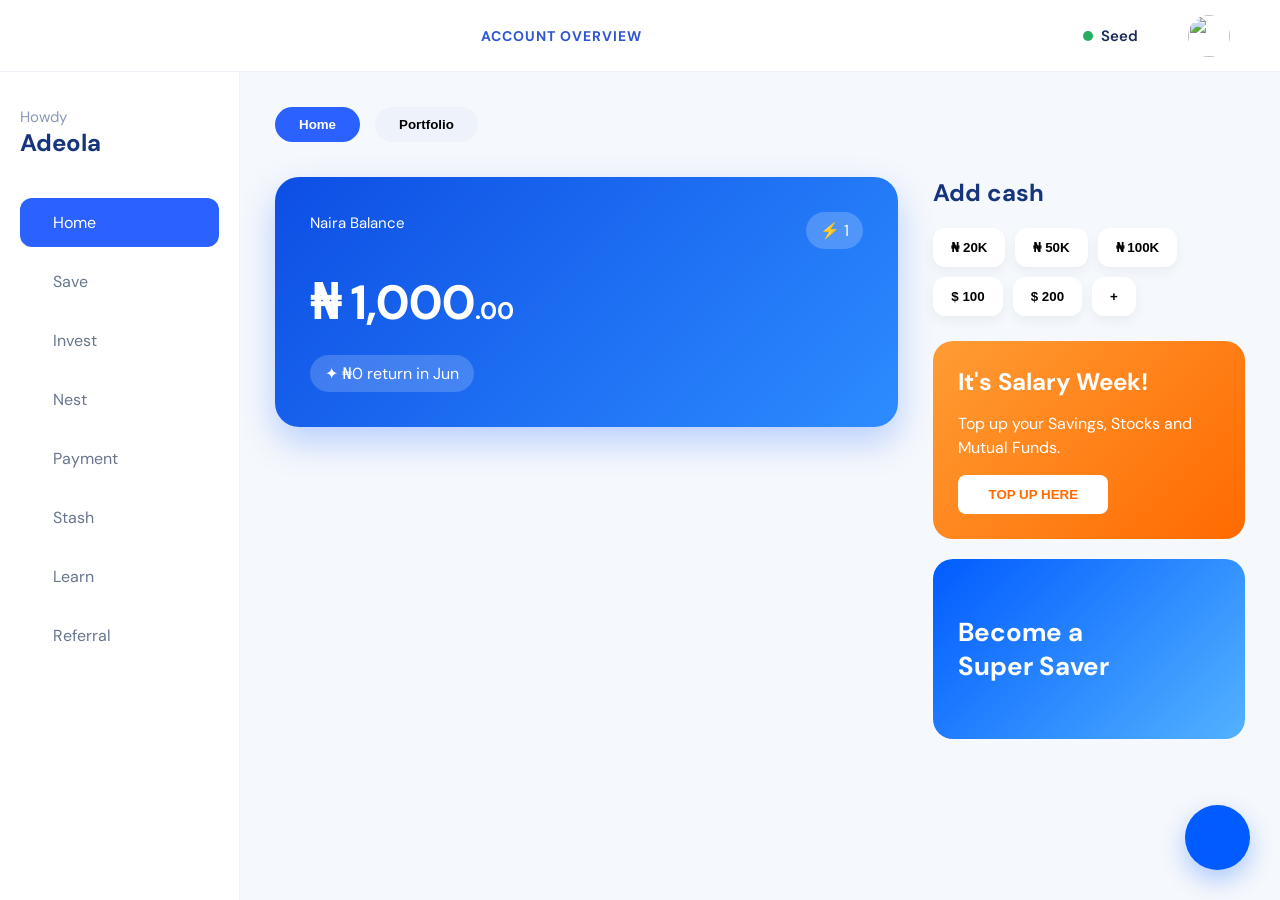
==== dashboard.html @ 3fbd5274 "feat: add PIN creation and profile completion functionality - Implemented a modal for creating a PIN" ====
<!DOCTYPE html>
<html lang="en">
<head>
    <meta charset="UTF-8">
    <meta name="viewport" content="width=device-width, initial-scale=1.0">
    <title>Cowrywise Dashboard Clone</title>

    <!-- Google Font -->
    <link href="https://fonts.googleapis.com/css2?family=DM+Sans:wght@400;500;700;800&display=swap" rel="stylesheet">

    <!-- Remix Icons -->
    <link
        href="https://cdn.jsdelivr.net/npm/remixicon@4.3.0/fonts/remixicon.css"
        rel="stylesheet"
    />

    <link rel="stylesheet" href="dashboard.css">
</head>
<body>

<!-- ================= NAVBAR ================= -->

<header class="navbar">

    <div class="nav-logo">
        <img src="images/logo.svg" alt="">
    </div>

    <h3>ACCOUNT OVERVIEW</h3>

    <div class="nav-right">

        <span class="username">
            <span class="dot"></span>
            Seed
        </span>

        <i class="ri-notification-3-line"></i>

        <div class="profile">

            <img src="images/avatar.png" alt="">

            <i class="ri-arrow-down-s-line"></i>

        </div>

    </div>

</header>

<!-- ================= BODY ================= -->

<div class="container">

    <!-- Sidebar -->

    <aside class="sidebar">

        <div class="greeting">

            <h2>
                <span>Howdy</span>
                Adeola
            </h2>

        </div>

        <ul>

            <li class="active">
                <i class="ri-home-5-fill"></i>
                Home
            </li>

            <li>
                <i class="ri-safe-2-line"></i>
                Save
            </li>

            <li>
                <i class="ri-shopping-bag-line"></i>
                Invest
            </li>

            <li>
                <i class="ri-planet-line"></i>
                Nest
            </li>

            <li>
                <i class="ri-bank-card-line"></i>
                Payment
            </li>

            <li>
                <i class="ri-wallet-3-line"></i>
                Stash
            </li>

            <li>
                <i class="ri-book-open-line"></i>
                Learn
            </li>

            <li>
                <i class="ri-share-forward-line"></i>
                Referral
            </li>

        </ul>

    </aside>



    <!-- ================= DASHBOARD ================= -->

    <main class="dashboard">

        <!-- Tabs -->

        <div class="tabs">

            <button class="active">
                Home
            </button>

            <button>
                Portfolio
            </button>

        </div>



        <section class="dashboard-grid">

            <!-- Left -->

            <div class="left-column">

                <div class="balance-card">

                    <div class="card-top">

                        <div>

                            <small>
                                Naira Balance
                            </small>

                        </div>

                        <div class="energy">

                            ⚡ 1

                        </div>

                    </div>

                    <div class="balance">

                        ₦ 1,000<span>.00</span>

                    </div>

                    <div class="returns">

                        ✦ ₦0 return in Jun

                    </div>

                </div>

            </div>



            <!-- Right -->

            <div class="right-column">

                <h2>
                    Add cash
                </h2>

                <div class="cash-buttons">

                    <button>₦ 20K</button>

                    <button>₦ 50K</button>

                    <button>₦ 100K</button>

                    <button>$ 100</button>

                    <button>$ 200</button>

                    <button>+</button>

                </div>



                <div class="promo-slider">

                    <div class="promo-card orange">

                        <div class="promo-text">

                            <h3>It's Salary Week!</h3>

                            <p>
                                Top up your Savings,
                                Stocks and Mutual Funds.
                            </p>

                            <button>
                                TOP UP HERE
                            </button>

                        </div>

                    </div>

                    <div class="promo-card blue">

                        Become a
                        <br>
                        Super Saver

                    </div>

                </div>

            </div>

        </section>

    </main>

</div>



<!-- Floating Chat -->

<button class="chat-btn">

    <i class="ri-customer-service-2-fill"></i>

</button>

<script src="dashboard.js"></script>

</body>
</html>
---- dashboard.css ----
/* ==========================
   RESET
========================== */

*{
    margin:0;
    padding:0;
    box-sizing:border-box;
}

body{
    font-family:'DM Sans',sans-serif;
    background:#f5f8fc;
    color:#1c2b5a;
}

/* ==========================
   NAVBAR
========================== */

.navbar{
    height:72px;
    background:#fff;
    display:flex;
    justify-content:space-between;
    align-items:center;
    padding:0 40px;
    border-bottom:1px solid #eef2f8;
    position:sticky;
    top:0;
    z-index:100;
}

.nav-logo img{
    width:150px;
}

.navbar h3{
    font-size:14px;
    letter-spacing:1px;
    color:#3056d3;
    font-weight:700;
}

.nav-right{
    display:flex;
    align-items:center;
    gap:25px;
}

.username{
    display:flex;
    align-items:center;
    gap:8px;
    font-size:15px;
    font-weight:600;
}

.dot{
    width:10px;
    height:10px;
    background:#27ae60;
    border-radius:50%;
}

.nav-right i{
    font-size:22px;
    cursor:pointer;
}

.profile{
    display:flex;
    align-items:center;
    gap:10px;
}

.profile img{
    width:42px;
    height:42px;
    border-radius:50%;
}

/* ==========================
   LAYOUT
========================== */

.container{
    display:grid;
    grid-template-columns:240px 1fr;
    min-height:calc(100vh - 72px);
}

/* ==========================
   SIDEBAR
========================== */

.sidebar{
    background:#fff;
    border-right:1px solid #edf2f8;
    padding:35px 20px;
}

.greeting{
    margin-bottom:40px;
}

.greeting h2{
    color:#17357b;
    font-size:24px;
}

.greeting span{
    display:block;
    color:#8b98b9;
    font-size:15px;
    font-weight:400;
}

.sidebar ul{
    list-style:none;
}

.sidebar li{
    display:flex;
    align-items:center;
    gap:15px;
    padding:14px 18px;
    margin-bottom:10px;
    border-radius:12px;
    cursor:pointer;
    color:#68768d;
    transition:.3s;
}

.sidebar li:hover{
    background:#f3f7ff;
    color:#2b61ff;
}

.sidebar li.active{
    background:#2b61ff;
    color:#fff;
}

.sidebar li i{
    font-size:20px;
}

/* ==========================
   DASHBOARD
========================== */

.dashboard{
    padding:35px;
}

.tabs{
    display:flex;
    gap:15px;
    margin-bottom:35px;
}

.tabs button{
    border:none;
    background:#eef3fb;
    padding:10px 24px;
    border-radius:30px;
    font-weight:600;
    cursor:pointer;
}

.tabs button.active{
    background:#2b61ff;
    color:#fff;
}

/* ==========================
   GRID
========================== */

.dashboard-grid{
    display:grid;
    grid-template-columns:2fr 1fr;
    gap:35px;
}

/* ==========================
   BALANCE CARD
========================== */

.balance-card{
    background:linear-gradient(135deg,#0d4ee4,#2d8cff);
    color:#fff;
    border-radius:24px;
    padding:35px;
    min-height:250px;
    display:flex;
    flex-direction:column;
    justify-content:space-between;
    box-shadow:0 15px 35px rgba(0,84,255,.25);
}

.card-top{
    display:flex;
    justify-content:space-between;
}

.card-top small{
    font-size:15px;
}

.energy{
    background:rgba(255,255,255,.2);
    padding:8px 14px;
    border-radius:20px;
}

.balance{
    font-size:48px;
    font-weight:700;
}

.balance span{
    font-size:24px;
}

.returns{
    display:inline-block;
    background:rgba(255,255,255,.18);
    padding:8px 15px;
    border-radius:20px;
    width:max-content;
}

/* ==========================
   RIGHT COLUMN
========================== */

.right-column h2{
    color:#17357b;
    margin-bottom:20px;
}

.cash-buttons{
    display:flex;
    flex-wrap:wrap;
    gap:10px;
    margin-bottom:25px;
}

.cash-buttons button{
    border:none;
    background:#fff;
    padding:12px 18px;
    border-radius:12px;
    font-weight:600;
    cursor:pointer;
    box-shadow:0 5px 12px rgba(0,0,0,.05);
    transition:.3s;
}

.cash-buttons button:hover{
    background:#2b61ff;
    color:#fff;
}

/* ==========================
   PROMO
========================== */

.promo-slider{
    display:flex;
    flex-direction:column;
    gap:20px;
}

.promo-card{
    border-radius:20px;
    padding:25px;
    color:#fff;
    min-height:180px;
    display:flex;
    flex-direction:column;
    justify-content:space-between;
}

.orange{
    background:linear-gradient(135deg,#ff9c34,#ff6a00);
}

.blue{
    background:linear-gradient(135deg,#005cff,#53b2ff);
    font-size:26px;
    font-weight:700;
    justify-content:center;
}

.promo-card h3{
    font-size:24px;
}

.promo-card p{
    margin:15px 0;
    line-height:1.5;
}

.promo-card button{
    width:150px;
    border:none;
    padding:12px;
    border-radius:8px;
    background:#fff;
    color:#ff6a00;
    font-weight:700;
    cursor:pointer;
}

/* ==========================
   CHAT BUTTON
========================== */

.chat-btn{
    position:fixed;
    right:30px;
    bottom:30px;
    width:65px;
    height:65px;
    border:none;
    border-radius:50%;
    background:#005cff;
    color:#fff;
    font-size:28px;
    cursor:pointer;
    box-shadow:0 10px 25px rgba(0,92,255,.3);
}

/* ==========================
   RESPONSIVE
========================== */

@media(max-width:1100px){

    .dashboard-grid{
        grid-template-columns:1fr;
    }

}

@media(max-width:900px){

    .container{
        grid-template-columns:80px 1fr;
    }

    .sidebar li{
        justify-content:center;
    }

    .sidebar li{
        font-size:0;
    }

    .sidebar li i{
        font-size:22px;
        margin:0;
    }

    .greeting{
        display:none;
    }

}

@media(max-width:768px){

    .navbar{
        padding:0 20px;
    }

    .navbar h3{
        display:none;
    }

    .dashboard{
        padding:20px;
    }

    .balance{
        font-size:36px;
    }

}
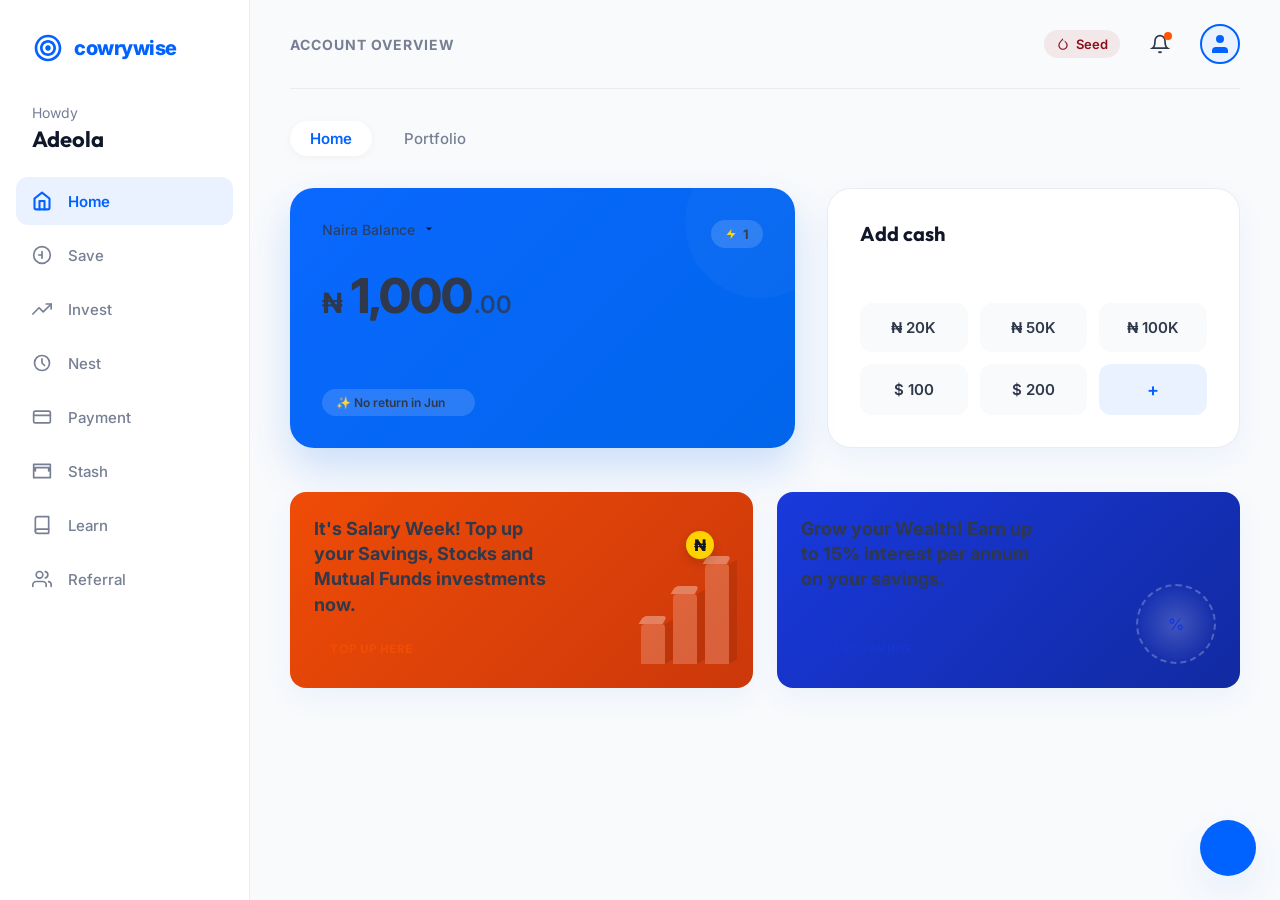
==== commit 481d2b33: "feat: Implement Cowrywise Dashboard functionality with state management, UI updates, and financial o" ====
--- a/dashboard.html
+++ b/dashboard.html
@@ -1,259 +1,809 @@
 <!DOCTYPE html>
 <html lang="en">
 <head>
-    <meta charset="UTF-8">
-    <meta name="viewport" content="width=device-width, initial-scale=1.0">
-    <title>Cowrywise Dashboard Clone</title>
-
-    <!-- Google Font -->
-    <link href="https://fonts.googleapis.com/css2?family=DM+Sans:wght@400;500;700;800&display=swap" rel="stylesheet">
-
-    <!-- Remix Icons -->
-    <link
-        href="https://cdn.jsdelivr.net/npm/remixicon@4.3.0/fonts/remixicon.css"
-        rel="stylesheet"
-    />
-
-    <link rel="stylesheet" href="dashboard.css">
+  <meta charset="UTF-8">
+  <meta name="viewport" content="width=device-width, initial-scale=1.0">
+  <title>Cowrywise Dashboard Overview</title>
+  <link rel="stylesheet" href="dashboard.css">
 </head>
 <body>
-
-<!-- ================= NAVBAR ================= -->
-
-<header class="navbar">
-
-    <div class="nav-logo">
-        <img src="images/logo.svg" alt="">
-    </div>
-
-    <h3>ACCOUNT OVERVIEW</h3>
-
-    <div class="nav-right">
-
-        <span class="username">
-            <span class="dot"></span>
-            Seed
-        </span>
-
-        <i class="ri-notification-3-line"></i>
-
-        <div class="profile">
-
-            <img src="images/avatar.png" alt="">
-
-            <i class="ri-arrow-down-s-line"></i>
-
-        </div>
-
-    </div>
-
-</header>
-
-<!-- ================= BODY ================= -->
-
-<div class="container">
-
-    <!-- Sidebar -->
-
-    <aside class="sidebar">
-
-        <div class="greeting">
-
-            <h2>
-                <span>Howdy</span>
-                Adeola
-            </h2>
-
-        </div>
-
-        <ul>
-
-            <li class="active">
-                <i class="ri-home-5-fill"></i>
-                Home
-            </li>
-
-            <li>
-                <i class="ri-safe-2-line"></i>
-                Save
-            </li>
-
-            <li>
-                <i class="ri-shopping-bag-line"></i>
-                Invest
-            </li>
-
-            <li>
-                <i class="ri-planet-line"></i>
-                Nest
-            </li>
-
-            <li>
-                <i class="ri-bank-card-line"></i>
-                Payment
-            </li>
-
-            <li>
-                <i class="ri-wallet-3-line"></i>
-                Stash
-            </li>
-
-            <li>
-                <i class="ri-book-open-line"></i>
-                Learn
-            </li>
-
-            <li>
-                <i class="ri-share-forward-line"></i>
-                Referral
-            </li>
-
-        </ul>
-
+  
+  <div class="app-container">
+    
+    <!-- Sidebar Navigation -->
+    <aside class="sidebar" id="sidebarMenu">
+      <div class="logo-container">
+        <!-- Cowrywise Logo SVG -->
+        <svg class="logo-icon" viewBox="0 0 24 24">
+          <path d="M12 2C6.48 2 2 6.48 2 12s4.48 10 10 10 10-4.48 10-10S17.52 2 12 2zm0 18c-4.42 0-8-3.58-8-8s3.58-8 8-8 8 3.58 8 8-3.58 8-8 8z"/>
+          <path d="M12 6c-3.31 0-6 2.69-6 6s2.69 6 6 6 6-2.69 6-6-2.69-6-6-6zm0 10c-2.21 0-4-1.79-4-4s1.79-4 4-4 4 1.79 4 4-1.79 4-4 4z"/>
+          <circle cx="12" cy="12" r="2"/>
+        </svg>
+        <span class="logo-text">cowrywise</span>
+      </div>
+      
+      <div class="user-greeting">
+        <span>Howdy</span>
+        <h3 id="sidebarGreetingName">Adeola</h3>
+      </div>
+      
+      <nav class="nav-links">
+        <li class="nav-item active" data-tab="home">
+          <a href="#home">
+            <svg viewBox="0 0 24 24"><path d="M3 9l9-7 9 7v11a2 2 0 0 1-2 2H5a2 2 0 0 1-2-2z"/><polyline points="9 22 9 12 15 12 15 22"/></svg>
+            Home
+          </a>
+        </li>
+        <li class="nav-item" data-tab="save">
+          <a href="#save">
+            <svg viewBox="0 0 24 24"><circle cx="12" cy="12" r="10"/><line x1="12" y1="8" x2="12" y2="16"/><line x1="8" y1="12" x2="12" y2="12"/></svg>
+            Save
+          </a>
+        </li>
+        <li class="nav-item" data-tab="invest">
+          <a href="#invest">
+            <svg viewBox="0 0 24 24"><polyline points="23 6 13.5 15.5 8.5 10.5 1 18"/><polyline points="17 6 23 6 23 12"/></svg>
+            Invest
+          </a>
+        </li>
+        <li class="nav-item" data-tab="nest">
+          <a href="#nest">
+            <svg viewBox="0 0 24 24"><path d="M12 21a9 9 0 1 0 0-18 9 9 0 0 0 0 18z"/><path d="M12 7v5l3 3"/></svg>
+            Nest
+          </a>
+        </li>
+        <li class="nav-item" data-tab="payment">
+          <a href="#payment">
+            <svg viewBox="0 0 24 24"><rect x="2" y="5" width="20" height="14" rx="2" ry="2"/><line x1="2" y1="10" x2="22" y2="10"/></svg>
+            Payment
+          </a>
+        </li>
+        <li class="nav-item" data-tab="stash">
+          <a href="#stash">
+            <svg viewBox="0 0 24 24"><path d="M20 12V8H4v4M2 4h20v16H2z"/></svg>
+            Stash
+          </a>
+        </li>
+        <li class="nav-item" data-tab="learn">
+          <a href="#learn">
+            <svg viewBox="0 0 24 24"><path d="M4 19.5A2.5 2.5 0 0 1 6.5 17H20"/><path d="M6.5 2H20v20H6.5A2.5 2.5 0 0 1 4 19.5v-15A2.5 2.5 0 0 1 6.5 2z"/></svg>
+            Learn
+          </a>
+        </li>
+        <li class="nav-item" data-tab="referral">
+          <a href="#referral">
+            <svg viewBox="0 0 24 24"><path d="M17 21v-2a4 4 0 0 0-4-4H5a4 4 0 0 0-4 4v2"/><circle cx="9" cy="7" r="4"/><path d="M23 21v-2a4 4 0 0 0-3-3.87"/><path d="M16 3.13a4 4 0 0 1 0 7.75"/></svg>
+            Referral
+          </a>
+        </li>
+      </nav>
     </aside>
-
-
-
-    <!-- ================= DASHBOARD ================= -->
-
-    <main class="dashboard">
-
-        <!-- Tabs -->
-
-        <div class="tabs">
-
-            <button class="active">
-                Home
-            </button>
-
-            <button>
-                Portfolio
-            </button>
-
-        </div>
-
-
-
-        <section class="dashboard-grid">
-
-            <!-- Left -->
-
-            <div class="left-column">
-
-                <div class="balance-card">
-
-                    <div class="card-top">
-
-                        <div>
-
-                            <small>
-                                Naira Balance
-                            </small>
-
-                        </div>
-
-                        <div class="energy">
-
-                            ⚡ 1
-
-                        </div>
-
-                    </div>
-
-                    <div class="balance">
-
-                        ₦ 1,000<span>.00</span>
-
-                    </div>
-
-                    <div class="returns">
-
-                        ✦ ₦0 return in Jun
-
-                    </div>
-
-                </div>
-
-            </div>
-
-
-
-            <!-- Right -->
-
-            <div class="right-column">
-
-                <h2>
-                    Add cash
-                </h2>
-
-                <div class="cash-buttons">
-
-                    <button>₦ 20K</button>
-
-                    <button>₦ 50K</button>
-
-                    <button>₦ 100K</button>
-
-                    <button>$ 100</button>
-
-                    <button>$ 200</button>
-
-                    <button>+</button>
-
-                </div>
-
-
-
-                <div class="promo-slider">
-
-                    <div class="promo-card orange">
-
-                        <div class="promo-text">
-
-                            <h3>It's Salary Week!</h3>
-
-                            <p>
-                                Top up your Savings,
-                                Stocks and Mutual Funds.
-                            </p>
-
-                            <button>
-                                TOP UP HERE
-                            </button>
-
-                        </div>
-
-                    </div>
-
-                    <div class="promo-card blue">
-
-                        Become a
-                        <br>
-                        Super Saver
-
-                    </div>
-
-                </div>
-
-            </div>
-
-        </section>
-
+    
+    <!-- Main Content Panel -->
+    <main class="main-panel">
+      
+      <!-- Top Navigation Header -->
+      <header class="top-bar">
+        <div style="display:flex; align-items:center; gap:16px;">
+          <button class="menu-toggle-btn" id="menuToggleBtn">
+            <svg viewBox="0 0 24 24"><line x1="3" y1="12" x2="21" y2="12"/><line x1="3" y1="6" x2="21" y2="6"/><line x1="3" y1="18" x2="21" y2="18"/></svg>
+          </button>
+          <div class="page-title">Account Overview</div>
+        </div>
+        <div class="top-bar-actions">
+          <div class="seed-badge">
+            <!-- Seed Icon -->
+            <svg viewBox="0 0 24 24">
+              <path d="M12 2C8 6 4 10 4 14c0 4.4 3.6 8 8 8s8-3.6 8-8c0-4-4-8-8-8zm0 18c-3.3 0-6-2.7-6-6 0-3 3-6.5 6-9.5 3 3 6 6.5 6 9.5 0 3.3-2.7 6-6 6z"/>
+            </svg>
+            <span>Seed</span>
+          </div>
+          
+          <button class="icon-btn" aria-label="Notifications">
+            <svg viewBox="0 0 24 24"><path d="M18 8A6 6 0 0 0 6 8c0 7-3 9-3 9h18s-3-2-3-9"/><path d="M13.73 21a2 2 0 0 1-3.46 0"/></svg>
+            <div class="notification-badge"></div>
+          </button>
+          
+          <div class="profile-avatar" id="profileBtn" title="Adeola's Profile">
+            <svg viewBox="0 0 24 24"><path d="M20 21v-2a4 4 0 0 0-4-4H8a4 4 0 0 0-4 4v2"/><circle cx="12" cy="7" r="4"/></svg>
+          </div>
+        </div>
+      </header>
+      
+      <!-- VIEW: HOME -->
+      <section class="dashboard-view active" id="view-home">
+        <div class="sub-nav">
+          <button class="sub-nav-btn active" id="subHomeBtn">Home</button>
+          <button class="sub-nav-btn" id="subPortfolioBtn">Portfolio</button>
+        </div>
+        
+        <!-- Nested Tab 1: Home Dashboard Grid -->
+        <div id="nested-home-tab">
+          <div class="home-grid">
+            
+            <!-- Balance Card -->
+            <div class="balance-card" id="mainBalanceCard">
+              <div>
+                <div class="balance-header">
+                  <span>Naira Balance</span>
+                  <!-- Dropdown icon -->
+                  <svg class="dropdown-arrow" viewBox="0 0 24 24">
+                    <path d="M6 9l6 6 6-6"/>
+                  </svg>
+                  
+                  <button class="visibility-toggle" id="toggleBalanceBtn" aria-label="Toggle Balance Visibility">
+                    <!-- Eye Icon -->
+                    <svg viewBox="0 0 24 24">
+                      <path d="M1 12s4-8 11-8 11 8 11 8-4 8-11 8-11-8-11-8z"/>
+                      <circle cx="12" cy="12" r="3"/>
+                    </svg>
+                  </button>
+                </div>
+                
+                <div class="streak-indicator">
+                  <!-- Lightning bolt -->
+                  <svg viewBox="0 0 24 24">
+                    <polygon points="13 2 3 14 12 14 11 22 21 10 12 10 13 2"/>
+                  </svg>
+                  <span>1</span>
+                </div>
+                
+                <div class="balance-amount-wrapper">
+                  <span class="currency-symbol">₦</span>
+                  <span class="balance-amount" id="valNairaBalance">1,000</span>
+                  <span class="balance-cents">.00</span>
+                  <span class="balance-masked">₦ •,•••.••</span>
+                </div>
+              </div>
+              
+              <div class="balance-footer">
+                <div class="return-badge">
+                  <span>✨ No return in Jun</span>
+                  <!-- Small up chevron -->
+                  <svg viewBox="0 0 24 24">
+                    <polyline points="18 15 12 9 6 15"/>
+                  </svg>
+                </div>
+              </div>
+            </div>
+            
+            <!-- Add Cash Card -->
+            <div class="add-cash-container">
+              <h3 class="add-cash-title">Add cash</h3>
+              <div class="add-cash-grid">
+                <button class="preset-btn" data-amt="20000">₦ 20K</button>
+                <button class="preset-btn" data-amt="50000">₦ 50K</button>
+                <button class="preset-btn" data-amt="100000">₦ 100K</button>
+                <button class="preset-btn" data-amt="15000" data-cur="USD">$ 100</button> <!-- USD converted -->
+                <button class="preset-btn" data-amt="30000" data-cur="USD">$ 200</button>
+                <button class="preset-btn custom-btn" id="openAddCashBtn">+</button>
+              </div>
+            </div>
+            
+            <!-- Banners Section -->
+            <div class="banners-section">
+              <div class="promo-card orange-theme">
+                <div class="promo-content">
+                  <div class="promo-text">It's Salary Week! Top up your Savings, Stocks and Mutual Funds investments now.</div>
+                  <button class="promo-btn" id="salaryTopUpBtn">Top up here</button>
+                </div>
+                <div class="promo-visual">
+                  <div class="columns-graphic">
+                    <div class="graphic-col col-1"></div>
+                    <div class="graphic-col col-2"></div>
+                    <div class="graphic-col col-3"></div>
+                  </div>
+                  <div class="circle-coin">₦</div>
+                </div>
+              </div>
+              
+              <div class="promo-card blue-theme">
+                <div class="promo-content">
+                  <div class="promo-text">Grow your Wealth! Earn up to 15% interest per annum on your savings.</div>
+                  <button class="promo-btn" id="growWealthBtn">Start saving</button>
+                </div>
+                <div class="promo-visual">
+                  <div class="graphic-circle">
+                    <div class="graphic-circle-inner">%</div>
+                  </div>
+                </div>
+              </div>
+            </div>
+            
+          </div>
+        </div>
+        
+        <!-- Nested Tab 2: Portfolio Details -->
+        <div id="nested-portfolio-tab" style="display: none;">
+          <div class="portfolio-details">
+            <h3 class="outfit-font">Portfolio Distribution</h3>
+            <p style="color:var(--text-muted); font-size:14px; margin-top:4px;">A visual representation of your total assets holdings.</p>
+            
+            <div class="portfolio-chart-container">
+              <div class="chart-visual">
+                <div class="conic-chart" id="portfolioConicChart">
+                  <div class="chart-center">
+                    <span>Net Worth</span>
+                    <h4 id="valPortfolioNetWorth">₦ 1,000.00</h4>
+                  </div>
+                </div>
+              </div>
+              
+              <div class="chart-legend">
+                <div class="legend-item">
+                  <div class="legend-label-wrapper">
+                    <div class="legend-color saving"></div>
+                    <span class="legend-label">Savings <span class="legend-percent" id="pctSavings">(0%)</span></span>
+                  </div>
+                  <span class="legend-value" id="valPortfolioSavings">₦ 0.00</span>
+                </div>
+                
+                <div class="legend-item">
+                  <div class="legend-label-wrapper">
+                    <div class="legend-color investing"></div>
+                    <span class="legend-label">Investments <span class="legend-percent" id="pctInvestments">(0%)</span></span>
+                  </div>
+                  <span class="legend-value" id="valPortfolioInvestments">₦ 0.00</span>
+                </div>
+                
+                <div class="legend-item">
+                  <div class="legend-label-wrapper">
+                    <div class="legend-color stash"></div>
+                    <span class="legend-label">Stash <span class="legend-percent" id="pctStash">(100%)</span></span>
+                  </div>
+                  <span class="legend-value" id="valPortfolioStash">₦ 1,000.00</span>
+                </div>
+              </div>
+            </div>
+          </div>
+        </div>
+      </section>
+      
+      <!-- VIEW: SAVE -->
+      <section class="dashboard-view" id="view-save">
+        <div class="view-header">
+          <div>
+            <h2>Savings Center</h2>
+            <p>Automate your savings and reach your goals faster.</p>
+          </div>
+          <button class="action-btn" id="openCreatePlanBtn">
+            <svg viewBox="0 0 24 24"><line x1="12" y1="5" x2="12" y2="19"/><line x1="5" y1="12" x2="19" y2="12"/></svg>
+            Create savings plan
+          </button>
+        </div>
+        
+        <div class="save-stats-grid">
+          <div class="stat-card">
+            <span>Total Savings</span>
+            <h3 id="valTotalSavings">₦ 0.00</h3>
+          </div>
+          <div class="stat-card">
+            <span>Active Plans</span>
+            <h3 id="valActivePlansCount">2</h3>
+          </div>
+          <div class="stat-card">
+            <span>Avg. Interest Rate</span>
+            <h3>11.5% p.a.</h3>
+          </div>
+        </div>
+        
+        <h3 class="outfit-font" style="margin-bottom: 16px;">Active Savings Plans</h3>
+        <div class="plans-grid" id="savingsPlansGrid">
+          <!-- Plans rendered dynamically in JS. Default templates here for structure. -->
+        </div>
+      </section>
+      
+      <!-- VIEW: INVEST -->
+      <section class="dashboard-view" id="view-invest">
+        <div class="view-header">
+          <div>
+            <h2>Investments</h2>
+            <p>Access high-yielding mutual funds and diversify your portfolio.</p>
+          </div>
+        </div>
+        
+        <div class="invest-grid">
+          <div>
+            <h3 class="outfit-font" style="margin-bottom: 16px;">Available Mutual Funds</h3>
+            <div class="mutual-funds-section" id="mutualFundsContainer">
+              <!-- Rendered dynamically -->
+            </div>
+          </div>
+          
+          <div>
+            <!-- Simulator card -->
+            <div class="simulator-card">
+              <h3 class="simulator-title">See your money grow</h3>
+              
+              <div class="form-group">
+                <label for="simAmount">Starting Investment</label>
+                <input type="number" id="simAmount" class="form-control" value="10000" min="1000">
+              </div>
+              
+              <div class="form-group">
+                <label>Risk Level & Fund Type</label>
+                <div class="risk-toggle">
+                  <button class="risk-btn active" data-risk="low">Conservative</button>
+                  <button class="risk-btn" data-risk="med">Moderate</button>
+                  <button class="risk-btn" data-risk="high">Aggressive</button>
+                </div>
+              </div>
+              
+              <div class="form-group">
+                <label for="simYears">Investment Horizon</label>
+                <select id="simYears" class="form-control">
+                  <option value="1">1 Year</option>
+                  <option value="3" selected>3 Years</option>
+                  <option value="5">5 Years</option>
+                </select>
+              </div>
+              
+              <div class="projection-result">
+                <span>Estimated Value</span>
+                <div class="projection-amount" id="valProjection">₦ 12,597.00</div>
+                <div class="chart-svg-container">
+                  <svg id="sparklineSvg" width="100%" height="100%" viewBox="0 0 300 100" preserveAspectRatio="none">
+                    <defs>
+                      <linearGradient id="sparkline-gradient" x1="0" y1="0" x2="0" y2="1">
+                        <stop offset="0%" stop-color="var(--primary)" stop-opacity="0.3"></stop>
+                        <stop offset="100%" stop-color="var(--primary)" stop-opacity="0"></stop>
+                      </linearGradient>
+                    </defs>
+                    <path class="sparkline-area" d=""></path>
+                    <path class="sparkline-path" d=""></path>
+                  </svg>
+                </div>
+              </div>
+            </div>
+          </div>
+        </div>
+      </section>
+      
+      <!-- VIEW: NEST -->
+      <section class="dashboard-view" id="view-nest">
+        <div class="view-header">
+          <div>
+            <h2>Nest (Group Savings)</h2>
+            <p>Save together with family, partners, or friends for shared targets.</p>
+          </div>
+        </div>
+        
+        <div class="nest-grid">
+          <div class="nest-main-card">
+            <div class="couple-image-container">
+              <svg class="couple-avatar" viewBox="0 0 24 24" style="background:#e0f2fe; fill:var(--primary); padding:10px;"><circle cx="12" cy="8" r="4"/><path d="M5 20v-2a7 7 0 0 1 14 0v2"/></svg>
+              <div class="couple-avatar partner">+</div>
+            </div>
+            
+            <h3 class="outfit-font" style="text-align:center; margin-bottom:8px;">Save with a Partner</h3>
+            <p style="text-align:center; color:var(--text-muted); font-size:14px; margin-bottom:24px;">Combine forces with your spouse or partner to hit long-term goals together, with interest shared.</p>
+            
+            <div class="invite-partner-box" id="nestInviteBox">
+              <p>Enter your partner's email address to send an invite.</p>
+              <div style="display:flex; gap:10px;">
+                <input type="email" placeholder="partner@email.com" class="form-control" id="nestPartnerEmail" style="background:var(--white);">
+                <button class="action-btn" id="nestInviteBtn">Invite</button>
+              </div>
+            </div>
+            
+            <div class="invite-partner-box" id="nestLinkedBox" style="display:none; background:var(--accent-green-light); border-color:rgba(20,160,80,0.3);">
+              <p style="color:var(--accent-green); font-weight:600; margin-bottom:0;">Linked with <span id="partnerEmailSpan">partner@email.com</span>! Joint Savings Active.</p>
+            </div>
+          </div>
+          
+          <div>
+            <h3 class="outfit-font" style="margin-bottom:16px;">Active Group Challenges</h3>
+            <div class="plan-card" style="min-height: auto;">
+              <div class="plan-card-header">
+                <span class="plan-name">Dream Home Fund 2027</span>
+                <span class="plan-badge">Joint</span>
+              </div>
+              <div class="plan-progress-container">
+                <div class="progress-bar-bg"><div class="progress-bar-fill" style="width: 45%;"></div></div>
+                <div class="progress-info">
+                  <span>Saved: ₦ 4.5M</span>
+                  <span>Target: ₦ 10M</span>
+                </div>
+              </div>
+              <div style="display:flex; justify-content:space-between; align-items:center; margin-top:12px;">
+                <span style="font-size:12px; color:var(--text-muted);">Contributions: <strong>You (60%)</strong> · Partner (40%)</span>
+                <button class="action-btn secondary-btn" style="padding:6px 14px; font-size:12px;" onclick="alert('Joint top up is funded via adding cash')">Top Up</button>
+              </div>
+            </div>
+          </div>
+        </div>
+      </section>
+      
+      <!-- VIEW: PAYMENT -->
+      <section class="dashboard-view" id="view-payment">
+        <div class="view-header">
+          <div>
+            <h2>Payments & Transfers</h2>
+            <p>Perform bills payment, buy airtime, or transfer cash to bank accounts.</p>
+          </div>
+        </div>
+        
+        <div class="payment-grid">
+          <div class="payment-options-list">
+            <div class="payment-option-card active" data-payform="bank-transfer">
+              <div class="payment-option-icon">
+                <svg viewBox="0 0 24 24" width="20" height="20" fill="none" stroke="currentColor" stroke-width="2"><rect x="3" y="3" width="18" height="18" rx="2"/><line x1="9" y1="9" x2="15" y2="15"/><line x1="15" y1="9" x2="9" y2="15"/></svg>
+              </div>
+              <div>
+                <div class="payment-option-title">Bank Transfer</div>
+                <div class="payment-option-desc">Send cash to a Nigerian Bank account</div>
+              </div>
+            </div>
+            
+            <div class="payment-option-card" data-payform="bills">
+              <div class="payment-option-icon">
+                <svg viewBox="0 0 24 24" width="20" height="20" fill="none" stroke="currentColor" stroke-width="2"><path d="M12 2v20M17 5H9.5a3.5 3.5 0 0 0 0 7h5a3.5 3.5 0 0 1 0 7H6"/></svg>
+              </div>
+              <div>
+                <div class="payment-option-title">Pay Utility Bills</div>
+                <div class="payment-option-desc">Electricity, Cable TV, Internet subscriptions</div>
+              </div>
+            </div>
+            
+            <div class="payment-option-card" data-payform="airtime">
+              <div class="payment-option-icon">
+                <svg viewBox="0 0 24 24" width="20" height="20" fill="none" stroke="currentColor" stroke-width="2"><path d="M5 17h14v2H5zm0-4h14v2H5zm0-4h14v2H5zm0-4h14v2H5z"/></svg>
+              </div>
+              <div>
+                <div class="payment-option-title">Airtime & Data</div>
+                <div class="payment-option-desc">Instant top-up for all networks</div>
+              </div>
+            </div>
+          </div>
+          
+          <div class="payment-form-panel">
+            
+            <!-- Bank Transfer Form -->
+            <form class="payment-form active" id="form-bank-transfer" onsubmit="return false;">
+              <h3 class="outfit-font" style="margin-bottom: 20px;">Bank Transfer Details</h3>
+              <div class="form-group">
+                <label for="btBank">Select Bank</label>
+                <select id="btBank" class="form-control">
+                  <option>Access Bank</option>
+                  <option>Guaranty Trust Bank (GTB)</option>
+                  <option>Zenith Bank</option>
+                  <option>United Bank for Africa (UBA)</option>
+                  <option>Kuda Microfinance Bank</option>
+                </select>
+              </div>
+              <div class="form-group">
+                <label for="btAccountNo">Account Number</label>
+                <input type="text" id="btAccountNo" class="form-control" placeholder="10-digit number" maxlength="10">
+              </div>
+              <div class="form-group">
+                <label for="btAmount">Amount (₦)</label>
+                <input type="number" id="btAmount" class="form-control" placeholder="Minimum ₦100" min="100">
+              </div>
+              <button class="action-btn" style="width: 100%; justify-content: center;" id="submitBankTransferBtn">Transfer Funds</button>
+            </form>
+            
+            <!-- Pay Bills Form -->
+            <form class="payment-form" id="form-bills" onsubmit="return false;">
+              <h3 class="outfit-font" style="margin-bottom: 20px;">Pay Utility Bills</h3>
+              <div class="form-group">
+                <label for="billCategory">Utility Biller</label>
+                <select id="billCategory" class="form-control">
+                  <option>DSTV / GoTV Subscription</option>
+                  <option>Ikeja Electricity Distribution (IKEDC)</option>
+                  <option>Smile Internet Bundle</option>
+                  <option>Spectranet Data Bundle</option>
+                </select>
+              </div>
+              <div class="form-group">
+                <label for="billCustomerNo">Customer/SmartCard ID</label>
+                <input type="text" id="billCustomerNo" class="form-control" placeholder="e.g. 1045938827">
+              </div>
+              <div class="form-group">
+                <label for="billAmount">Amount (₦)</label>
+                <input type="number" id="billAmount" class="form-control" placeholder="Enter payable amount" min="50">
+              </div>
+              <button class="action-btn" style="width: 100%; justify-content: center;" id="submitBillPayBtn">Pay Bill</button>
+            </form>
+            
+            <!-- Buy Airtime Form -->
+            <form class="payment-form" id="form-airtime" onsubmit="return false;">
+              <h3 class="outfit-font" style="margin-bottom: 20px;">Buy Airtime & Data</h3>
+              <div class="form-group">
+                <label for="airNetwork">Network Provider</label>
+                <select id="airNetwork" class="form-control">
+                  <option>MTN Nigeria</option>
+                  <option>Airtel Africa</option>
+                  <option>Glo (Globacom)</option>
+                  <option>9mobile</option>
+                </select>
+              </div>
+              <div class="form-group">
+                <label for="airPhone">Phone Number</label>
+                <input type="tel" id="airPhone" class="form-control" placeholder="e.g. 08030000000">
+              </div>
+              <div class="form-group">
+                <label for="airAmount">Recharge Amount (₦)</label>
+                <input type="number" id="airAmount" class="form-control" placeholder="Enter recharge value" min="50">
+              </div>
+              <button class="action-btn" style="width: 100%; justify-content: center;" id="submitAirtimeBtn">Purchase Airtime</button>
+            </form>
+            
+            <!-- Success Screen (Hidden by default) -->
+            <div id="paymentSuccessScreen" style="display: none;">
+              <div class="success-screen">
+                <div class="checkmark-circle">
+                  <svg viewBox="0 0 24 24"><polyline points="20 6 9 17 4 12"/></svg>
+                </div>
+                <h3 class="outfit-font">Transaction Successful!</h3>
+                <p style="color:var(--text-muted); font-size:14px; margin-top:8px; margin-bottom:24px;" id="successMsgText">Your payment of ₦5,000.00 has been processed successfully.</p>
+                <button class="action-btn secondary-btn" id="paymentResetBtn">Done</button>
+              </div>
+            </div>
+            
+          </div>
+        </div>
+      </section>
+      
+      <!-- VIEW: STASH -->
+      <section class="dashboard-view" id="view-stash">
+        <div class="view-header">
+          <div>
+            <h2>Cash Stash</h2>
+            <p>Your stash holds unallocated cash you're ready to save, invest, or withdraw.</p>
+          </div>
+        </div>
+        
+        <div class="stash-balance-box">
+          <span>Stash Balance</span>
+          <h3 id="valStashBalance">₦ 1,000.00</h3>
+        </div>
+        
+        <div class="stash-actions-grid">
+          <div class="stash-action-card" id="stashMoveWalletBtn">
+            <svg viewBox="0 0 24 24"><rect x="2" y="5" width="20" height="14" rx="2"/><path d="M22 10H2"/></svg>
+            <h4 class="outfit-font">Move to Wallet</h4>
+            <p style="font-size:12px; color:var(--text-muted); margin-top:6px;">Move cash from Stash into your spendable Naira balance.</p>
+          </div>
+          
+          <div class="stash-action-card" id="stashFundPlanBtn">
+            <svg viewBox="0 0 24 24"><circle cx="12" cy="12" r="10"/><line x1="12" y1="8" x2="12" y2="16"/><line x1="8" y1="12" x2="16" y2="12"/></svg>
+            <h4 class="outfit-font">Fund a Saving Plan</h4>
+            <p style="font-size:12px; color:var(--text-muted); margin-top:6px;">Directly fund one of your active savings goals from your stash.</p>
+          </div>
+          
+          <div class="stash-action-card" id="stashWithdrawBtn">
+            <svg viewBox="0 0 24 24"><polyline points="8 17 12 21 16 17"/><line x1="12" y1="12" x2="12" y2="21"/><path d="M20.88 18.09A5 5 0 0 0 18 9h-1.26A8 8 0 1 0 3 16.29"/></svg>
+            <h4 class="outfit-font">Withdraw to Bank</h4>
+            <p style="font-size:12px; color:var(--text-muted); margin-top:6px;">Send funds directly back to your linked external bank account.</p>
+          </div>
+        </div>
+      </section>
+      
+      <!-- VIEW: LEARN -->
+      <section class="dashboard-view" id="view-learn">
+        <div class="view-header">
+          <div>
+            <h2>Learn Finance</h2>
+            <p>Grow your financial IQ with curated articles and quizzes.</p>
+          </div>
+        </div>
+        
+        <div class="articles-grid">
+          <div class="article-card">
+            <div class="article-img">📚</div>
+            <div class="article-content">
+              <div>
+                <span class="article-tag">Savings</span>
+                <h4 class="article-title">5 Ways to Automate Your Savings in 2026</h4>
+              </div>
+              <a href="#" class="article-link" onclick="alert('Article summary: Setting up standing orders, choosing high-yield automated apps like Cowrywise, using round-up spending, and allocating payroll split checks are the top ways to build savings without thinking.')">Read Article &rarr;</a>
+            </div>
+          </div>
+          
+          <div class="article-card">
+            <div class="article-img art-2">📈</div>
+            <div class="article-content">
+              <div>
+                <span class="article-tag">Investing</span>
+                <h4 class="article-title">Mutual Funds: A Beginner's Complete Guide</h4>
+              </div>
+              <a href="#" class="article-link" onclick="alert('Article summary: Mutual funds pool money from multiple investors to buy a diversified basket of stocks, bonds, or money market instruments managed by a professional fund manager.')">Read Article &rarr;</a>
+            </div>
+          </div>
+          
+          <div class="article-card">
+            <div class="article-img art-3">⚡</div>
+            <div class="article-content">
+              <div>
+                <span class="article-tag">Mindset</span>
+                <h4 class="article-title">The Power of Compound Interest</h4>
+              </div>
+              <a href="#" class="article-link" onclick="alert('Article summary: Albert Einstein reportedly called compound interest the eighth wonder of the world. He who understands it, earns it; he who doesn\'t, pays it. Starting early maximizes exponential growth.')">Read Article &rarr;</a>
+            </div>
+          </div>
+        </div>
+        
+        <!-- Financial Quiz -->
+        <div class="quiz-section">
+          <h3 class="outfit-font">Weekly Financial Literacy Quiz</h3>
+          <p style="color:var(--text-muted); font-size:14px; margin-top:4px;" id="quizQuestion">Question 1: What is the primary benefit of investing in mutual funds?</p>
+          <div class="quiz-options" id="quizOptions">
+            <button class="quiz-option-btn" data-correct="false">Guaranteed 100% daily returns on all investments</button>
+            <button class="quiz-option-btn" data-correct="true">Instant diversification and professional portfolio management</button>
+            <button class="quiz-option-btn" data-correct="false">Elimination of all forms of market volatility</button>
+          </div>
+          <div id="quizFeedback" style="margin-top: 16px; font-weight: 600; display: none;"></div>
+        </div>
+      </section>
+      
+      <!-- VIEW: REFERRAL -->
+      <section class="dashboard-view" id="view-referral">
+        <div class="view-header">
+          <div>
+            <h2>Refer & Earn</h2>
+            <p>Invite your friends and earn rewards when they fund their savings plans.</p>
+          </div>
+        </div>
+        
+        <div class="referral-flex">
+          <div class="referral-left">
+            <div class="referral-card">
+              <h3 class="outfit-font">Your Referral Details</h3>
+              <p style="color:var(--text-muted); font-size:14px; margin-top:4px;">Share your unique code. You and your friends each earn ₦1,000 when they start saving.</p>
+              
+              <div class="referral-code-box">
+                <div>
+                  <span style="font-size:11px; color:var(--text-muted); text-transform:uppercase; font-weight:600; display:block; margin-bottom:4px;">Referral Code</span>
+                  <div class="referral-code" id="refCodeText">ADEOLA569K</div>
+                </div>
+                <button class="copy-btn" id="copyRefCodeBtn">Copy Code</button>
+              </div>
+            </div>
+          </div>
+          
+          <div class="referral-right">
+            <div class="stat-card" style="margin-bottom:20px;">
+              <span>Total Rewards Earned</span>
+              <h3 style="font-size:28px; color:var(--accent-green); margin-top:6px;">₦ 3,000.00</h3>
+            </div>
+            
+            <div class="stat-card">
+              <span>Friends Signed Up</span>
+              <h3 style="font-size:28px; margin-top:6px;">3 Friends</h3>
+              <p style="font-size:12px; color:var(--text-muted); margin-top:8px;">Tobi, Daniel, Amaka (all active)</p>
+            </div>
+          </div>
+        </div>
+      </section>
+      
     </main>
-
-</div>
-
-
-
-<!-- Floating Chat -->
-
-<button class="chat-btn">
-
-    <i class="ri-customer-service-2-fill"></i>
-
-</button>
-
-<script src="dashboard.js"></script>
-
+  </div>
+  
+  <!-- MOBILE BOTTOM TAB BAR -->
+  <nav class="mobile-nav-bar" id="mobileBottomNav">
+    <a href="#home" class="mobile-nav-item active" data-tab="home">
+      <svg viewBox="0 0 24 24"><path d="M3 9l9-7 9 7v11a2 2 0 0 1-2 2H5a2 2 0 0 1-2-2z"/><polyline points="9 22 9 12 15 12 15 22"/></svg>
+      Home
+    </a>
+    <a href="#save" class="mobile-nav-item" data-tab="save">
+      <svg viewBox="0 0 24 24"><circle cx="12" cy="12" r="10"/><line x1="12" y1="8" x2="12" y2="16"/><line x1="8" y1="12" x2="12" y2="12"/></svg>
+      Save
+    </a>
+    <a href="#invest" class="mobile-nav-item" data-tab="invest">
+      <svg viewBox="0 0 24 24"><polyline points="23 6 13.5 15.5 8.5 10.5 1 18"/><polyline points="17 6 23 6 23 12"/></svg>
+      Invest
+    </a>
+    <a href="#payment" class="mobile-nav-item" data-tab="payment">
+      <svg viewBox="0 0 24 24"><rect x="2" y="5" width="20" height="14" rx="2" ry="2"/><line x1="2" y1="10" x2="22" y2="10"/></svg>
+      Payment
+    </a>
+    <a href="#stash" class="mobile-nav-item" data-tab="stash">
+      <svg viewBox="0 0 24 24"><path d="M20 12V8H4v4M2 4h20v16H2z"/></svg>
+      Stash
+    </a>
+  </nav>
+  
+  <!-- FLOATING CHAT WIDGET -->
+  <div class="help-chat-widget" onclick="alert('Cowrywise Assistant: How can I help you manage your funds today?')" title="Chat with support">
+    <svg viewBox="0 0 24 24">
+      <path d="M21 15a2 2 0 0 1-2 2H7l-4 4V5a2 2 0 0 1 2-2h14a2 2 0 0 1 2 2z"/>
+    </svg>
+  </div>
+  
+  <!-- MODAL: ADD CASH -->
+  <dialog id="addCashModal" closedby="any" aria-labelledby="addCashTitle">
+    <div class="modal-header">
+      <h3 id="addCashTitle">Add Cash to Account</h3>
+      <button class="close-modal-btn" onclick="document.getElementById('addCashModal').close()">
+        <svg viewBox="0 0 24 24"><line x1="18" y1="6" x2="6" y2="18"/><line x1="6" y1="6" x2="18" y2="18"/></svg>
+      </button>
+    </div>
+    <div class="form-group">
+      <label for="acAmount">Enter Amount (₦)</label>
+      <input type="number" id="acAmount" class="form-control" placeholder="e.g. 5000" min="500">
+    </div>
+    <div class="form-group">
+      <label for="acSource">Funding Source</label>
+      <select id="acSource" class="form-control">
+        <option value="card">Linked Debit Card (**** 4242)</option>
+        <option value="bank">Direct Bank Account Transfer</option>
+        <option value="stash">Cash Stash Wallet</option>
+      </select>
+    </div>
+    <div class="modal-footer">
+      <button class="action-btn secondary-btn" onclick="document.getElementById('addCashModal').close()">Cancel</button>
+      <button class="action-btn" id="confirmAddCashBtn">Add Funds</button>
+    </div>
+  </dialog>
+  
+  <!-- MODAL: CREATE SAVINGS PLAN -->
+  <dialog id="createPlanModal" closedby="any" aria-labelledby="createPlanTitle">
+    <div class="modal-header">
+      <h3 id="createPlanTitle">Create Savings Plan</h3>
+      <button class="close-modal-btn" onclick="document.getElementById('createPlanModal').close()">
+        <svg viewBox="0 0 24 24"><line x1="18" y1="6" x2="6" y2="18"/><line x1="6" y1="6" x2="18" y2="18"/></svg>
+      </button>
+    </div>
+    <div class="form-group">
+      <label for="cpName">Goal Name</label>
+      <input type="text" id="cpName" class="form-control" placeholder="e.g. Rent, Tuition, Car" required>
+    </div>
+    <div class="form-group">
+      <label for="cpTarget">Target Amount (₦)</label>
+      <input type="number" id="cpTarget" class="form-control" placeholder="e.g. 500000" min="1000" required>
+    </div>
+    <div class="form-group">
+      <label for="cpType">Savings Class</label>
+      <select id="cpType" class="form-control">
+        <option value="regular">Regular Savings (Interest bearing - 11% p.a.)</option>
+        <option value="halal">Halal Savings (No interest, profit-share mode)</option>
+      </select>
+    </div>
+    <div class="form-group">
+      <label for="cpDuration">Duration</label>
+      <select id="cpDuration" class="form-control">
+        <option value="3">3 Months</option>
+        <option value="6">6 Months</option>
+        <option value="12" selected>12 Months</option>
+      </select>
+    </div>
+    <div class="modal-footer">
+      <button class="action-btn secondary-btn" onclick="document.getElementById('createPlanModal').close()">Cancel</button>
+      <button class="action-btn" id="confirmCreatePlanBtn">Create Goal</button>
+    </div>
+  </dialog>
+  
+  <!-- MODAL: FUND SAVINGS PLAN -->
+  <dialog id="fundPlanModal" closedby="any" aria-labelledby="fundPlanTitle">
+    <div class="modal-header">
+      <h3 id="fundPlanTitle">Fund Saving Goal</h3>
+      <button class="close-modal-btn" onclick="document.getElementById('fundPlanModal').close()">
+        <svg viewBox="0 0 24 24"><line x1="18" y1="6" x2="6" y2="18"/><line x1="6" y1="6" x2="18" y2="18"/></svg>
+      </button>
+    </div>
+    <div class="form-group">
+      <label for="fpPlanName">Saving Goal</label>
+      <input type="text" id="fpPlanName" class="form-control" readonly>
+      <input type="hidden" id="fpPlanIndex">
+    </div>
+    <div class="form-group">
+      <label for="fpAmount">Amount to Save (₦)</label>
+      <input type="number" id="fpAmount" class="form-control" placeholder="e.g. 10000" min="100">
+    </div>
+    <div class="form-group">
+      <label for="fpSource">Funding Source</label>
+      <select id="fpSource" class="form-control">
+        <option value="wallet">Naira Balance Wallet (Available)</option>
+        <option value="stash">Cash Stash Balance</option>
+        <option value="card">Linked Card (**** 4242)</option>
+      </select>
+    </div>
+    <div class="modal-footer">
+      <button class="action-btn secondary-btn" onclick="document.getElementById('fundPlanModal').close()">Cancel</button>
+      <button class="action-btn" id="confirmFundPlanBtn">Fund Goal</button>
+    </div>
+  </dialog>
+  
+  <script src="dashboard.js"></script>
 </body>
-</html>+</html>
--- a/dashboard.css
+++ b/dashboard.css
@@ -1,392 +1,1693 @@
-/* ==========================
-   RESET
-========================== */
-
-*{
-    margin:0;
-    padding:0;
-    box-sizing:border-box;
-}
-
-body{
-    font-family:'DM Sans',sans-serif;
-    background:#f5f8fc;
-    color:#1c2b5a;
-}
-
-/* ==========================
-   NAVBAR
-========================== */
-
-.navbar{
-    height:72px;
-    background:#fff;
-    display:flex;
-    justify-content:space-between;
-    align-items:center;
-    padding:0 40px;
-    border-bottom:1px solid #eef2f8;
-    position:sticky;
-    top:0;
-    z-index:100;
-}
-
-.nav-logo img{
-    width:150px;
-}
-
-.navbar h3{
-    font-size:14px;
-    letter-spacing:1px;
-    color:#3056d3;
-    font-weight:700;
-}
-
-.nav-right{
-    display:flex;
-    align-items:center;
-    gap:25px;
-}
-
-.username{
-    display:flex;
-    align-items:center;
-    gap:8px;
-    font-size:15px;
-    font-weight:600;
-}
-
-.dot{
-    width:10px;
-    height:10px;
-    background:#27ae60;
-    border-radius:50%;
-}
-
-.nav-right i{
-    font-size:22px;
-    cursor:pointer;
-}
-
-.profile{
-    display:flex;
-    align-items:center;
-    gap:10px;
-}
-
-.profile img{
-    width:42px;
-    height:42px;
-    border-radius:50%;
-}
-
-/* ==========================
-   LAYOUT
-========================== */
-
-.container{
-    display:grid;
-    grid-template-columns:240px 1fr;
-    min-height:calc(100vh - 72px);
-}
-
-/* ==========================
-   SIDEBAR
-========================== */
-
-.sidebar{
-    background:#fff;
-    border-right:1px solid #edf2f8;
-    padding:35px 20px;
-}
-
-.greeting{
-    margin-bottom:40px;
-}
-
-.greeting h2{
-    color:#17357b;
-    font-size:24px;
-}
-
-.greeting span{
-    display:block;
-    color:#8b98b9;
-    font-size:15px;
-    font-weight:400;
-}
-
-.sidebar ul{
-    list-style:none;
-}
-
-.sidebar li{
-    display:flex;
-    align-items:center;
-    gap:15px;
-    padding:14px 18px;
-    margin-bottom:10px;
-    border-radius:12px;
-    cursor:pointer;
-    color:#68768d;
-    transition:.3s;
-}
-
-.sidebar li:hover{
-    background:#f3f7ff;
-    color:#2b61ff;
-}
-
-.sidebar li.active{
-    background:#2b61ff;
-    color:#fff;
-}
-
-.sidebar li i{
-    font-size:20px;
-}
-
-/* ==========================
-   DASHBOARD
-========================== */
-
-.dashboard{
-    padding:35px;
-}
-
-.tabs{
-    display:flex;
-    gap:15px;
-    margin-bottom:35px;
-}
-
-.tabs button{
-    border:none;
-    background:#eef3fb;
-    padding:10px 24px;
-    border-radius:30px;
-    font-weight:600;
-    cursor:pointer;
-}
-
-.tabs button.active{
-    background:#2b61ff;
-    color:#fff;
-}
-
-/* ==========================
-   GRID
-========================== */
-
-.dashboard-grid{
-    display:grid;
-    grid-template-columns:2fr 1fr;
-    gap:35px;
-}
-
-/* ==========================
-   BALANCE CARD
-========================== */
-
-.balance-card{
-    background:linear-gradient(135deg,#0d4ee4,#2d8cff);
-    color:#fff;
-    border-radius:24px;
-    padding:35px;
-    min-height:250px;
-    display:flex;
-    flex-direction:column;
-    justify-content:space-between;
-    box-shadow:0 15px 35px rgba(0,84,255,.25);
-}
-
-.card-top{
-    display:flex;
-    justify-content:space-between;
-}
-
-.card-top small{
-    font-size:15px;
-}
-
-.energy{
-    background:rgba(255,255,255,.2);
-    padding:8px 14px;
-    border-radius:20px;
-}
-
-.balance{
-    font-size:48px;
-    font-weight:700;
-}
-
-.balance span{
-    font-size:24px;
-}
-
-.returns{
-    display:inline-block;
-    background:rgba(255,255,255,.18);
-    padding:8px 15px;
-    border-radius:20px;
-    width:max-content;
-}
-
-/* ==========================
-   RIGHT COLUMN
-========================== */
-
-.right-column h2{
-    color:#17357b;
-    margin-bottom:20px;
-}
-
-.cash-buttons{
-    display:flex;
-    flex-wrap:wrap;
-    gap:10px;
-    margin-bottom:25px;
-}
-
-.cash-buttons button{
-    border:none;
-    background:#fff;
-    padding:12px 18px;
-    border-radius:12px;
-    font-weight:600;
-    cursor:pointer;
-    box-shadow:0 5px 12px rgba(0,0,0,.05);
-    transition:.3s;
-}
-
-.cash-buttons button:hover{
-    background:#2b61ff;
-    color:#fff;
-}
-
-/* ==========================
-   PROMO
-========================== */
-
-.promo-slider{
-    display:flex;
-    flex-direction:column;
-    gap:20px;
-}
-
-.promo-card{
-    border-radius:20px;
-    padding:25px;
-    color:#fff;
-    min-height:180px;
-    display:flex;
-    flex-direction:column;
-    justify-content:space-between;
-}
-
-.orange{
-    background:linear-gradient(135deg,#ff9c34,#ff6a00);
-}
-
-.blue{
-    background:linear-gradient(135deg,#005cff,#53b2ff);
-    font-size:26px;
-    font-weight:700;
-    justify-content:center;
-}
-
-.promo-card h3{
-    font-size:24px;
-}
-
-.promo-card p{
-    margin:15px 0;
-    line-height:1.5;
-}
-
-.promo-card button{
-    width:150px;
-    border:none;
-    padding:12px;
-    border-radius:8px;
-    background:#fff;
-    color:#ff6a00;
-    font-weight:700;
-    cursor:pointer;
-}
-
-/* ==========================
-   CHAT BUTTON
-========================== */
-
-.chat-btn{
-    position:fixed;
-    right:30px;
-    bottom:30px;
-    width:65px;
-    height:65px;
-    border:none;
-    border-radius:50%;
-    background:#005cff;
-    color:#fff;
-    font-size:28px;
-    cursor:pointer;
-    box-shadow:0 10px 25px rgba(0,92,255,.3);
-}
-
-/* ==========================
-   RESPONSIVE
-========================== */
-
-@media(max-width:1100px){
-
-    .dashboard-grid{
-        grid-template-columns:1fr;
-    }
-
-}
-
-@media(max-width:900px){
-
-    .container{
-        grid-template-columns:80px 1fr;
-    }
-
-    .sidebar li{
-        justify-content:center;
-    }
-
-    .sidebar li{
-        font-size:0;
-    }
-
-    .sidebar li i{
-        font-size:22px;
-        margin:0;
-    }
-
-    .greeting{
-        display:none;
-    }
-
-}
-
-@media(max-width:768px){
-
-    .navbar{
-        padding:0 20px;
-    }
-
-    .navbar h3{
-        display:none;
-    }
-
-    .dashboard{
-        padding:20px;
-    }
-
-    .balance{
-        font-size:36px;
-    }
-
-}+/* Custom fonts */
+@import url('https://fonts.googleapis.com/css2?family=Inter:wght@300;400;500;600;700&family=Outfit:wght@400;500;600;700;800&display=swap');
+/* CSS Reset & Variables */
+:root {
+  --primary: hsl(217, 100%, 50%);
+  --primary-hover: hsl(217, 100%, 43%);
+  --primary-light: hsl(217, 100%, 96%);
+  --primary-glow: rgba(0, 102, 245, 0.15);
+  
+  --dark: hsl(222, 47%, 11%);
+  --text-main: hsl(222, 22%, 24%);
+  --text-muted: hsl(222, 12%, 52%);
+  --text-light: hsl(222, 10%, 65%);
+  
+  --bg-body: hsl(210, 40%, 98%);
+  --bg-card: hsl(0, 0%, 100%);
+  --border-color: hsl(220, 20%, 93%);
+  
+  --accent-orange: hsl(20, 100%, 50%);
+  --accent-orange-hover: hsl(20, 100%, 45%);
+  --accent-orange-light: hsl(20, 100%, 95%);
+  
+  --accent-green: hsl(142, 72%, 40%);
+  --accent-green-light: hsl(142, 72%, 95%);
+  
+  --accent-red: hsl(350, 80%, 50%);
+  --accent-red-light: hsl(350, 80%, 96%);
+  
+  --shadow-sm: 0 2px 8px rgba(0, 0, 0, 0.04);
+  --shadow-md: 0 8px 24px rgba(0, 102, 245, 0.05);
+  --shadow-lg: 0 16px 40px rgba(0, 102, 245, 0.08);
+  --shadow-card: 0 10px 30px rgba(0, 102, 245, 0.05);
+  
+  --radius-xl: 24px;
+  --radius-lg: 16px;
+  --radius-md: 12px;
+  --radius-sm: 8px;
+  
+  --transition-fast: 0.2s cubic-bezier(0.4, 0, 0.2, 1);
+  --transition-normal: 0.3s cubic-bezier(0.4, 0, 0.2, 1);
+  
+  --sidebar-width: 250px;
+}
+* {
+  margin: 0;
+  padding: 0;
+  box-sizing: border-box;
+  font-family: 'Inter', sans-serif;
+  -webkit-font-smoothing: antialiased;
+}
+body {
+  background-color: var(--bg-body);
+  color: var(--text-main);
+  min-height: 100vh;
+  overflow-x: hidden;
+}
+h1, h2, h3, h4, .outfit-font {
+  font-family: 'Outfit', sans-serif;
+  color: var(--dark);
+}
+/* Custom scrollbars */
+::-webkit-scrollbar {
+  width: 6px;
+  height: 6px;
+}
+::-webkit-scrollbar-track {
+  background: transparent;
+}
+::-webkit-scrollbar-thumb {
+  background: hsl(220, 10%, 80%);
+  border-radius: 10px;
+}
+::-webkit-scrollbar-thumb:hover {
+  background: hsl(220, 10%, 70%);
+}
+/* Application Layout */
+.app-container {
+  display: flex;
+  min-height: 100vh;
+}
+/* Sidebar Styling */
+.sidebar {
+  width: var(--sidebar-width);
+  background-color: var(--bg-card);
+  border-right: 1px solid var(--border-color);
+  padding: 32px 16px;
+  display: flex;
+  flex-direction: column;
+  position: fixed;
+  top: 0;
+  bottom: 0;
+  left: 0;
+  z-index: 100;
+  transition: transform var(--transition-normal);
+}
+.logo-container {
+  display: flex;
+  align-items: center;
+  gap: 10px;
+  padding-left: 16px;
+  margin-bottom: 40px;
+}
+.logo-icon {
+  width: 32px;
+  height: 32px;
+  fill: var(--primary);
+}
+.logo-text {
+  font-size: 20px;
+  font-weight: 800;
+  letter-spacing: -0.5px;
+  color: var(--primary);
+}
+.user-greeting {
+  padding-left: 16px;
+  margin-bottom: 24px;
+}
+.user-greeting span {
+  font-size: 14px;
+  color: var(--text-muted);
+  display: block;
+}
+.user-greeting h3 {
+  font-size: 22px;
+  font-weight: 700;
+  margin-top: 4px;
+}
+.nav-links {
+  list-style: none;
+  display: flex;
+  flex-direction: column;
+  gap: 6px;
+  overflow-y: auto;
+  flex: 1;
+}
+.nav-item a {
+  display: flex;
+  align-items: center;
+  gap: 16px;
+  padding: 14px 16px;
+  color: var(--text-muted);
+  text-decoration: none;
+  font-weight: 500;
+  font-size: 15px;
+  border-radius: var(--radius-md);
+  transition: all var(--transition-fast);
+}
+.nav-item a svg {
+  width: 20px;
+  height: 20px;
+  fill: none;
+  stroke: var(--text-muted);
+  stroke-width: 2;
+  stroke-linecap: round;
+  stroke-linejoin: round;
+  transition: stroke var(--transition-fast);
+}
+.nav-item a:hover {
+  background-color: var(--bg-body);
+  color: var(--dark);
+}
+.nav-item a:hover svg {
+  stroke: var(--dark);
+}
+.nav-item.active a {
+  background-color: var(--primary-light);
+  color: var(--primary);
+  font-weight: 600;
+}
+.nav-item.active a svg {
+  stroke: var(--primary);
+  stroke-width: 2.5;
+}
+/* Main Dashboard Panel */
+.main-panel {
+  flex: 1;
+  margin-left: var(--sidebar-width);
+  padding: 24px 40px 60px 40px;
+  min-height: 100vh;
+  display: flex;
+  flex-direction: column;
+}
+/* Header Area */
+.top-bar {
+  display: flex;
+  justify-content: space-between;
+  align-items: center;
+  padding-bottom: 24px;
+  border-bottom: 1px solid var(--border-color);
+  margin-bottom: 32px;
+}
+.page-title {
+  font-size: 14px;
+  font-weight: 700;
+  letter-spacing: 1px;
+  text-transform: uppercase;
+  color: var(--text-muted);
+}
+.top-bar-actions {
+  display: flex;
+  align-items: center;
+  gap: 20px;
+}
+.seed-badge {
+  display: flex;
+  align-items: center;
+  gap: 6px;
+  background-color: hsl(355, 30%, 93%);
+  color: hsl(355, 80%, 30%);
+  padding: 6px 12px;
+  border-radius: 20px;
+  font-size: 13px;
+  font-weight: 600;
+}
+.seed-badge svg {
+  width: 14px;
+  height: 14px;
+  fill: hsl(355, 80%, 30%);
+}
+.icon-btn {
+  background: none;
+  border: none;
+  cursor: pointer;
+  width: 40px;
+  height: 40px;
+  border-radius: 50%;
+  display: flex;
+  align-items: center;
+  justify-content: center;
+  transition: background-color var(--transition-fast);
+  position: relative;
+}
+.icon-btn:hover {
+  background-color: hsl(220, 10%, 93%);
+}
+.icon-btn svg {
+  width: 20px;
+  height: 20px;
+  stroke: var(--text-main);
+  stroke-width: 2;
+  fill: none;
+}
+.notification-badge {
+  position: absolute;
+  top: 8px;
+  right: 8px;
+  width: 8px;
+  height: 8px;
+  background-color: var(--accent-orange);
+  border-radius: 50%;
+}
+.profile-avatar {
+  width: 40px;
+  height: 40px;
+  border-radius: 50%;
+  background-color: var(--primary-light);
+  border: 2px solid var(--primary);
+  display: flex;
+  align-items: center;
+  justify-content: center;
+  overflow: hidden;
+  cursor: pointer;
+}
+.profile-avatar svg {
+  width: 24px;
+  height: 24px;
+  fill: var(--primary);
+}
+/* Views Architecture */
+.dashboard-view {
+  display: none;
+  animation: fadeSlideIn var(--transition-normal);
+  flex: 1;
+}
+.dashboard-view.active {
+  display: flex;
+  flex-direction: column;
+}
+@keyframes fadeSlideIn {
+  from {
+    opacity: 0;
+    transform: translateY(12px);
+  }
+  to {
+    opacity: 1;
+    transform: translateY(0);
+  }
+}
+/* Nested Sub-navigation for views */
+.sub-nav {
+  display: flex;
+  gap: 12px;
+  margin-bottom: 32px;
+}
+.sub-nav-btn {
+  background: none;
+  border: none;
+  padding: 8px 20px;
+  font-size: 15px;
+  font-weight: 500;
+  border-radius: 20px;
+  color: var(--text-muted);
+  cursor: pointer;
+  transition: all var(--transition-fast);
+}
+.sub-nav-btn.active {
+  background-color: var(--bg-card);
+  color: var(--primary);
+  font-weight: 600;
+  box-shadow: var(--shadow-sm);
+}
+/* HOME VIEW SPECIFICS */
+.home-grid {
+  display: grid;
+  grid-template-columns: 1.1fr 0.9fr;
+  gap: 32px;
+  align-items: start;
+}
+/* Balance Card (Replicating Blue Card in Photo) */
+.balance-card {
+  background: linear-gradient(135deg, hsl(217, 100%, 52%) 0%, hsl(214, 100%, 46%) 100%);
+  border-radius: var(--radius-xl);
+  padding: 32px;
+  color: var(--white);
+  position: relative;
+  overflow: hidden;
+  box-shadow: 0 20px 40px rgba(0, 102, 245, 0.18);
+  min-height: 260px;
+  display: flex;
+  flex-direction: column;
+  justify-content: space-between;
+}
+.balance-card::after {
+  content: '';
+  position: absolute;
+  top: -40px;
+  right: -40px;
+  width: 150px;
+  height: 150px;
+  border-radius: 50%;
+  background: rgba(255, 255, 255, 0.03);
+  pointer-events: none;
+}
+.balance-header {
+  display: flex;
+  align-items: center;
+  gap: 8px;
+}
+.balance-header span {
+  font-size: 14px;
+  opacity: 0.85;
+  font-weight: 500;
+}
+.dropdown-arrow {
+  width: 12px;
+  height: 12px;
+  fill: var(--white);
+  opacity: 0.8;
+  cursor: pointer;
+}
+.visibility-toggle {
+  cursor: pointer;
+  background: none;
+  border: none;
+  display: flex;
+  align-items: center;
+  justify-content: center;
+}
+.visibility-toggle svg {
+  width: 18px;
+  height: 18px;
+  stroke: var(--white);
+  fill: none;
+  opacity: 0.85;
+}
+.streak-indicator {
+  position: absolute;
+  top: 32px;
+  right: 32px;
+  background: rgba(255, 255, 255, 0.15);
+  backdrop-filter: blur(4px);
+  padding: 6px 14px;
+  border-radius: 20px;
+  display: flex;
+  align-items: center;
+  gap: 6px;
+  font-size: 13px;
+  font-weight: 700;
+}
+.streak-indicator svg {
+  width: 12px;
+  height: 12px;
+  fill: #ffd200;
+}
+.balance-amount-wrapper {
+  margin: 28px 0;
+  display: flex;
+  align-items: baseline;
+  font-family: 'Outfit', sans-serif;
+  position: relative;
+}
+.currency-symbol {
+  font-size: 28px;
+  font-weight: 700;
+  margin-right: 8px;
+}
+.balance-amount {
+  font-size: 48px;
+  font-weight: 800;
+  letter-spacing: -1px;
+}
+.balance-cents {
+  font-size: 24px;
+  font-weight: 600;
+  opacity: 0.8;
+  margin-left: 2px;
+}
+.balance-masked {
+  display: none;
+  font-size: 40px;
+  font-weight: 700;
+  letter-spacing: 4px;
+}
+.balance-card.masked .balance-amount,
+.balance-card.masked .balance-cents,
+.balance-card.masked .currency-symbol {
+  display: none;
+}
+.balance-card.masked .balance-masked {
+  display: inline-block;
+  margin: 10px 0;
+}
+.balance-footer {
+  display: flex;
+  align-items: center;
+}
+.return-badge {
+  background: rgba(255, 255, 255, 0.15);
+  backdrop-filter: blur(4px);
+  padding: 6px 14px;
+  border-radius: 20px;
+  font-size: 12px;
+  font-weight: 600;
+  display: flex;
+  align-items: center;
+  gap: 6px;
+  cursor: pointer;
+  transition: background var(--transition-fast);
+}
+.return-badge:hover {
+  background: rgba(255, 255, 255, 0.25);
+}
+.return-badge svg {
+  width: 10px;
+  height: 10px;
+  fill: none;
+  stroke: var(--white);
+  stroke-width: 2.5;
+}
+/* Add Cash Section */
+.add-cash-container {
+  background-color: var(--bg-card);
+  border-radius: var(--radius-xl);
+  padding: 32px;
+  box-shadow: var(--shadow-card);
+  border: 1px solid var(--border-color);
+  min-height: 260px;
+  display: flex;
+  flex-direction: column;
+  justify-content: space-between;
+}
+.add-cash-title {
+  font-size: 20px;
+  font-weight: 700;
+  margin-bottom: 20px;
+}
+.add-cash-grid {
+  display: grid;
+  grid-template-columns: repeat(3, 1fr);
+  gap: 12px;
+}
+.preset-btn {
+  background-color: var(--bg-body);
+  border: 1px solid transparent;
+  padding: 14px 10px;
+  border-radius: var(--radius-md);
+  font-size: 15px;
+  font-weight: 600;
+  color: var(--text-main);
+  cursor: pointer;
+  transition: all var(--transition-fast);
+  text-align: center;
+}
+.preset-btn:hover {
+  background-color: var(--primary-light);
+  color: var(--primary);
+  border-color: rgba(0, 102, 245, 0.3);
+  transform: translateY(-2px);
+}
+.preset-btn.custom-btn {
+  background-color: var(--primary-light);
+  color: var(--primary);
+  font-size: 18px;
+}
+.preset-btn.custom-btn:hover {
+  background-color: var(--primary);
+  color: var(--white);
+}
+/* Promo Cards Banners Section */
+.banners-section {
+  grid-column: span 2;
+  display: grid;
+  grid-template-columns: 1fr 1fr;
+  gap: 24px;
+  margin-top: 12px;
+}
+.promo-card {
+  background: var(--bg-card);
+  border-radius: var(--radius-lg);
+  padding: 24px;
+  box-shadow: var(--shadow-card);
+  border: 1px solid var(--border-color);
+  display: flex;
+  position: relative;
+  overflow: hidden;
+  min-height: 180px;
+  transition: transform var(--transition-fast), box-shadow var(--transition-fast);
+}
+.promo-card:hover {
+  transform: translateY(-4px);
+  box-shadow: var(--shadow-lg);
+}
+.promo-card.orange-theme {
+  background: linear-gradient(135deg, hsl(18, 95%, 48%) 0%, hsl(14, 90%, 42%) 100%);
+  color: var(--white);
+  border: none;
+}
+.promo-content {
+  flex: 1.2;
+  display: flex;
+  flex-direction: column;
+  justify-content: space-between;
+  z-index: 2;
+}
+.promo-text {
+  font-size: 18px;
+  font-weight: 700;
+  line-height: 1.4;
+  margin-bottom: 16px;
+}
+.promo-card.orange-theme .promo-text {
+  color: var(--white);
+}
+.promo-btn {
+  align-self: flex-start;
+  background-color: var(--white);
+  color: var(--accent-orange);
+  font-family: 'Outfit', sans-serif;
+  font-weight: 700;
+  font-size: 12px;
+  padding: 8px 16px;
+  border-radius: 20px;
+  border: none;
+  cursor: pointer;
+  transition: all var(--transition-fast);
+  text-transform: uppercase;
+  letter-spacing: 0.5px;
+}
+.promo-card.orange-theme .promo-btn {
+  color: hsl(18, 95%, 48%);
+}
+.promo-btn:hover {
+  transform: scale(1.05);
+  box-shadow: 0 4px 12px rgba(0,0,0,0.1);
+}
+.promo-visual {
+  flex: 0.8;
+  display: flex;
+  align-items: flex-end;
+  justify-content: flex-end;
+  position: relative;
+  z-index: 1;
+}
+/* 3D Columns Illustration in CSS */
+.columns-graphic {
+  display: flex;
+  align-items: flex-end;
+  gap: 8px;
+  height: 100%;
+}
+.graphic-col {
+  width: 24px;
+  background: rgba(255, 255, 255, 0.2);
+  border-radius: 4px 4px 0 0;
+  position: relative;
+  transition: height 1s ease-out;
+}
+.graphic-col::before {
+  content: '';
+  position: absolute;
+  top: -8px;
+  left: 0;
+  width: 100%;
+  height: 8px;
+  background: rgba(255, 255, 255, 0.35);
+  border-radius: 4px 4px 0 0;
+  transform: skewX(-30deg);
+}
+.graphic-col::after {
+  content: '';
+  position: absolute;
+  top: 0;
+  right: -8px;
+  width: 8px;
+  height: 100%;
+  background: rgba(0, 0, 0, 0.1);
+  transform: skewY(-30deg);
+  transform-origin: top left;
+}
+.graphic-col.col-1 { height: 40px; }
+.graphic-col.col-2 { height: 70px; }
+.graphic-col.col-3 { height: 100px; }
+.circle-coin {
+  width: 28px;
+  height: 28px;
+  background-color: #ffd200;
+  border-radius: 50%;
+  position: absolute;
+  top: 15px;
+  right: 15px;
+  box-shadow: 0 4px 10px rgba(0,0,0,0.15);
+  display: flex;
+  align-items: center;
+  justify-content: center;
+  font-weight: 800;
+  color: var(--dark);
+  font-size: 16px;
+  border: 2px solid var(--white);
+}
+/* SECONDARY PROMO CARD */
+.promo-card.blue-theme {
+  background: linear-gradient(135deg, hsl(230, 80%, 48%) 0%, hsl(230, 80%, 35%) 100%);
+  color: var(--white);
+  border: none;
+}
+.promo-card.blue-theme .promo-text {
+  color: var(--white);
+}
+.promo-card.blue-theme .promo-btn {
+  color: hsl(230, 80%, 45%);
+}
+.graphic-circle {
+  width: 80px;
+  height: 80px;
+  border-radius: 50%;
+  background: radial-gradient(circle, rgba(255,255,255,0.2) 0%, rgba(255,255,255,0.02) 70%);
+  border: 2px dashed rgba(255,255,255,0.25);
+  display: flex;
+  align-items: center;
+  justify-content: center;
+}
+.graphic-circle-inner {
+  width: 50px;
+  height: 50px;
+  border-radius: 50%;
+  background: var(--white);
+  display: flex;
+  align-items: center;
+  justify-content: center;
+  color: hsl(230, 80%, 48%);
+  font-weight: bold;
+}
+/* PORTFOLIO TAB DETAILS */
+.portfolio-details {
+  background-color: var(--bg-card);
+  border-radius: var(--radius-xl);
+  padding: 32px;
+  box-shadow: var(--shadow-card);
+  border: 1px solid var(--border-color);
+  margin-top: 24px;
+}
+.portfolio-chart-container {
+  display: flex;
+  align-items: center;
+  gap: 40px;
+  margin-top: 24px;
+}
+.chart-visual {
+  width: 160px;
+  height: 160px;
+  position: relative;
+}
+.conic-chart {
+  width: 100%;
+  height: 100%;
+  border-radius: 50%;
+  background: conic-gradient(
+    var(--primary) 0% 65%, 
+    var(--accent-orange) 65% 85%, 
+    var(--accent-green) 85% 100%
+  );
+  display: flex;
+  align-items: center;
+  justify-content: center;
+}
+.chart-center {
+  width: 110px;
+  height: 110px;
+  border-radius: 50%;
+  background-color: var(--bg-card);
+  display: flex;
+  flex-direction: column;
+  align-items: center;
+  justify-content: center;
+}
+.chart-center span {
+  font-size: 11px;
+  color: var(--text-muted);
+  text-transform: uppercase;
+  font-weight: 600;
+  letter-spacing: 0.5px;
+}
+.chart-center h4 {
+  font-size: 16px;
+  font-weight: 700;
+  margin-top: 2px;
+}
+.chart-legend {
+  flex: 1;
+  display: flex;
+  flex-direction: column;
+  gap: 16px;
+}
+.legend-item {
+  display: flex;
+  justify-content: space-between;
+  align-items: center;
+}
+.legend-label-wrapper {
+  display: flex;
+  align-items: center;
+  gap: 12px;
+}
+.legend-color {
+  width: 12px;
+  height: 12px;
+  border-radius: 50%;
+}
+.legend-color.saving { background-color: var(--primary); }
+.legend-color.investing { background-color: var(--accent-orange); }
+.legend-color.stash { background-color: var(--accent-green); }
+.legend-label {
+  font-size: 15px;
+  font-weight: 500;
+}
+.legend-percent {
+  font-size: 12px;
+  color: var(--text-muted);
+  margin-left: 6px;
+}
+.legend-value {
+  font-weight: 600;
+  font-size: 16px;
+}
+/* GENERAL VIEWS LAYOUT STRUCTURE */
+.view-header {
+  margin-bottom: 24px;
+  display: flex;
+  justify-content: space-between;
+  align-items: center;
+}
+.view-header h2 {
+  font-size: 26px;
+  font-weight: 800;
+}
+.view-header p {
+  color: var(--text-muted);
+  margin-top: 4px;
+  font-size: 15px;
+}
+.action-btn {
+  background-color: var(--primary);
+  color: var(--white);
+  border: none;
+  padding: 12px 24px;
+  border-radius: 20px;
+  font-size: 14px;
+  font-weight: 600;
+  cursor: pointer;
+  transition: all var(--transition-fast);
+  display: flex;
+  align-items: center;
+  gap: 8px;
+}
+.action-btn svg {
+  width: 16px;
+  height: 16px;
+  stroke: var(--white);
+  stroke-width: 2.5;
+  fill: none;
+}
+.action-btn:hover {
+  background-color: var(--primary-hover);
+  transform: translateY(-1px);
+}
+.action-btn.secondary-btn {
+  background-color: var(--bg-card);
+  color: var(--primary);
+  border: 1px solid var(--border-color);
+}
+.action-btn.secondary-btn:hover {
+  background-color: var(--primary-light);
+}
+/* SAVE VIEW CARDS */
+.save-stats-grid {
+  display: grid;
+  grid-template-columns: repeat(3, 1fr);
+  gap: 20px;
+  margin-bottom: 32px;
+}
+.stat-card {
+  background-color: var(--bg-card);
+  border: 1px solid var(--border-color);
+  border-radius: var(--radius-lg);
+  padding: 24px;
+  box-shadow: var(--shadow-sm);
+}
+.stat-card span {
+  font-size: 13px;
+  color: var(--text-muted);
+  font-weight: 500;
+}
+.stat-card h3 {
+  font-size: 24px;
+  font-weight: 700;
+  margin-top: 8px;
+}
+.plans-grid {
+  display: grid;
+  grid-template-columns: repeat(2, 1fr);
+  gap: 24px;
+}
+.plan-card {
+  background-color: var(--bg-card);
+  border: 1px solid var(--border-color);
+  border-radius: var(--radius-lg);
+  padding: 24px;
+  box-shadow: var(--shadow-sm);
+  display: flex;
+  flex-direction: column;
+  justify-content: space-between;
+  min-height: 180px;
+  transition: transform var(--transition-fast), box-shadow var(--transition-fast);
+}
+.plan-card:hover {
+  transform: translateY(-2px);
+  box-shadow: var(--shadow-md);
+}
+.plan-card-header {
+  display: flex;
+  justify-content: space-between;
+  align-items: center;
+  margin-bottom: 12px;
+}
+.plan-title-wrapper {
+  display: flex;
+  align-items: center;
+  gap: 12px;
+}
+.plan-icon {
+  width: 40px;
+  height: 40px;
+  border-radius: 50%;
+  background-color: var(--primary-light);
+  display: flex;
+  align-items: center;
+  justify-content: center;
+  color: var(--primary);
+  font-weight: bold;
+}
+.plan-icon.halal {
+  background-color: var(--accent-green-light);
+  color: var(--accent-green);
+}
+.plan-name {
+  font-weight: 600;
+  font-size: 16px;
+}
+.plan-badge {
+  font-size: 11px;
+  padding: 4px 8px;
+  background-color: var(--bg-body);
+  border-radius: 12px;
+  color: var(--text-muted);
+  font-weight: 600;
+  text-transform: uppercase;
+}
+.plan-progress-container {
+  margin: 16px 0;
+}
+.progress-bar-bg {
+  height: 6px;
+  background-color: var(--bg-body);
+  border-radius: 3px;
+  overflow: hidden;
+  margin-bottom: 8px;
+}
+.progress-bar-fill {
+  height: 100%;
+  background-color: var(--primary);
+  width: 0%;
+  transition: width 1s cubic-bezier(0.4, 0, 0.2, 1);
+}
+.plan-card.halal .progress-bar-fill {
+  background-color: var(--accent-green);
+}
+.progress-info {
+  display: flex;
+  justify-content: space-between;
+  font-size: 12px;
+  color: var(--text-muted);
+}
+.plan-card-footer {
+  display: flex;
+  justify-content: space-between;
+  align-items: center;
+  border-top: 1px solid var(--border-color);
+  padding-top: 12px;
+  margin-top: 12px;
+}
+.plan-amount h4 {
+  font-size: 16px;
+  font-weight: 700;
+}
+.plan-amount span {
+  font-size: 11px;
+  color: var(--text-muted);
+}
+/* INVEST VIEW */
+.invest-grid {
+  display: grid;
+  grid-template-columns: 1.2fr 0.8fr;
+  gap: 32px;
+}
+.mutual-funds-section {
+  display: flex;
+  flex-direction: column;
+  gap: 16px;
+}
+.fund-item {
+  background-color: var(--bg-card);
+  border: 1px solid var(--border-color);
+  border-radius: var(--radius-lg);
+  padding: 20px;
+  display: flex;
+  justify-content: space-between;
+  align-items: center;
+  transition: all var(--transition-fast);
+}
+.fund-item:hover {
+  transform: translateX(4px);
+  border-color: rgba(0, 102, 245, 0.2);
+}
+.fund-details {
+  display: flex;
+  align-items: center;
+  gap: 16px;
+}
+.fund-badge-icon {
+  width: 44px;
+  height: 44px;
+  border-radius: 12px;
+  background-color: var(--primary-light);
+  display: flex;
+  align-items: center;
+  justify-content: center;
+  color: var(--primary);
+}
+.fund-badge-icon.aggressive {
+  background-color: var(--accent-orange-light);
+  color: var(--accent-orange);
+}
+.fund-badge-icon.moderate {
+  background-color: var(--accent-green-light);
+  color: var(--accent-green);
+}
+.fund-title {
+  font-weight: 600;
+  font-size: 15px;
+}
+.fund-category {
+  font-size: 12px;
+  color: var(--text-muted);
+  margin-top: 2px;
+}
+.fund-rates {
+  text-align: right;
+}
+.fund-yield {
+  font-size: 16px;
+  font-weight: 700;
+  color: var(--accent-green);
+}
+.fund-yield.negative {
+  color: var(--accent-red);
+}
+.fund-yield-label {
+  font-size: 11px;
+  color: var(--text-muted);
+}
+/* Investment simulator styles */
+.simulator-card {
+  background-color: var(--bg-card);
+  border: 1px solid var(--border-color);
+  border-radius: var(--radius-lg);
+  padding: 24px;
+  box-shadow: var(--shadow-sm);
+}
+.simulator-title {
+  font-size: 18px;
+  font-weight: 700;
+  margin-bottom: 16px;
+}
+.form-group {
+  margin-bottom: 20px;
+}
+.form-group label {
+  display: block;
+  font-size: 13px;
+  color: var(--text-muted);
+  margin-bottom: 8px;
+  font-weight: 500;
+}
+.form-control {
+  width: 100%;
+  padding: 12px 16px;
+  border-radius: var(--radius-md);
+  border: 1px solid var(--border-color);
+  background-color: var(--bg-body);
+  font-size: 15px;
+  font-weight: 600;
+  color: var(--dark);
+  outline: none;
+  transition: all var(--transition-fast);
+}
+.form-control:focus {
+  border-color: var(--primary);
+  background-color: var(--white);
+  box-shadow: 0 0 0 3px var(--primary-glow);
+}
+.risk-toggle {
+  display: grid;
+  grid-template-columns: repeat(3, 1fr);
+  gap: 8px;
+  background-color: var(--bg-body);
+  padding: 4px;
+  border-radius: 20px;
+}
+.risk-btn {
+  background: none;
+  border: none;
+  padding: 8px 0;
+  font-size: 12px;
+  font-weight: 600;
+  border-radius: 16px;
+  color: var(--text-muted);
+  cursor: pointer;
+  transition: all var(--transition-fast);
+  text-align: center;
+}
+.risk-btn.active {
+  background-color: var(--white);
+  color: var(--primary);
+  box-shadow: var(--shadow-sm);
+}
+.projection-result {
+  margin-top: 24px;
+  border-top: 1px solid var(--border-color);
+  padding-top: 20px;
+  text-align: center;
+}
+.projection-result span {
+  font-size: 12px;
+  color: var(--text-muted);
+  text-transform: uppercase;
+  font-weight: 600;
+  letter-spacing: 0.5px;
+}
+.projection-amount {
+  font-size: 32px;
+  font-weight: 800;
+  color: var(--primary);
+  margin-top: 4px;
+}
+.chart-svg-container {
+  margin-top: 16px;
+  height: 100px;
+  width: 100%;
+}
+.sparkline-path {
+  fill: none;
+  stroke: var(--primary);
+  stroke-width: 3;
+  stroke-linecap: round;
+}
+.sparkline-area {
+  fill: url(#sparkline-gradient);
+}
+/* NEST VIEW */
+.nest-grid {
+  display: grid;
+  grid-template-columns: 1.1fr 0.9fr;
+  gap: 32px;
+}
+.nest-main-card {
+  background-color: var(--bg-card);
+  border: 1px solid var(--border-color);
+  border-radius: var(--radius-xl);
+  padding: 32px;
+  box-shadow: var(--shadow-sm);
+}
+.couple-image-container {
+  display: flex;
+  justify-content: center;
+  align-items: center;
+  gap: -16px;
+  margin-bottom: 24px;
+}
+.couple-avatar {
+  width: 70px;
+  height: 70px;
+  border-radius: 50%;
+  border: 4px solid var(--white);
+  box-shadow: var(--shadow-md);
+  object-fit: cover;
+}
+.couple-avatar.partner {
+  margin-left: -20px;
+  background-color: var(--accent-orange-light);
+  display: flex;
+  align-items: center;
+  justify-content: center;
+  font-weight: bold;
+  color: var(--accent-orange);
+  font-size: 24px;
+}
+.invite-partner-box {
+  background-color: var(--primary-light);
+  border: 1px dashed rgba(0, 102, 245, 0.3);
+  padding: 24px;
+  border-radius: var(--radius-lg);
+  text-align: center;
+}
+.invite-partner-box p {
+  font-size: 14px;
+  margin-bottom: 16px;
+  color: var(--text-main);
+}
+/* PAYMENT VIEW */
+.payment-grid {
+  display: grid;
+  grid-template-columns: 0.8fr 1.2fr;
+  gap: 32px;
+}
+.payment-options-list {
+  display: flex;
+  flex-direction: column;
+  gap: 12px;
+}
+.payment-option-card {
+  background-color: var(--bg-card);
+  border: 1px solid var(--border-color);
+  border-radius: var(--radius-lg);
+  padding: 20px;
+  display: flex;
+  align-items: center;
+  gap: 16px;
+  cursor: pointer;
+  transition: all var(--transition-fast);
+}
+.payment-option-card:hover, .payment-option-card.active {
+  border-color: var(--primary);
+  background-color: var(--primary-light);
+}
+.payment-option-card.active .payment-option-icon {
+  background-color: var(--primary);
+  color: var(--white);
+}
+.payment-option-icon {
+  width: 44px;
+  height: 44px;
+  border-radius: 50%;
+  background-color: var(--bg-body);
+  display: flex;
+  align-items: center;
+  justify-content: center;
+  color: var(--text-main);
+  transition: all var(--transition-fast);
+}
+.payment-option-title {
+  font-weight: 600;
+  font-size: 15px;
+}
+.payment-option-desc {
+  font-size: 12px;
+  color: var(--text-muted);
+  margin-top: 2px;
+}
+.payment-form-panel {
+  background-color: var(--bg-card);
+  border: 1px solid var(--border-color);
+  border-radius: var(--radius-xl);
+  padding: 32px;
+  box-shadow: var(--shadow-sm);
+}
+.payment-form {
+  display: none;
+}
+.payment-form.active {
+  display: block;
+  animation: fadeSlideIn var(--transition-fast);
+}
+/* Success screens styling */
+.success-screen {
+  text-align: center;
+  padding: 40px 20px;
+  display: flex;
+  flex-direction: column;
+  align-items: center;
+  justify-content: center;
+}
+.checkmark-circle {
+  width: 80px;
+  height: 80px;
+  border-radius: 50%;
+  background-color: var(--accent-green-light);
+  display: flex;
+  align-items: center;
+  justify-content: center;
+  margin-bottom: 24px;
+  animation: scaleUp 0.4s cubic-bezier(0.175, 0.885, 0.32, 1.275) both;
+}
+.checkmark-circle svg {
+  width: 40px;
+  height: 40px;
+  stroke: var(--accent-green);
+  stroke-width: 4;
+  fill: none;
+  stroke-linecap: round;
+  stroke-linejoin: round;
+  stroke-dasharray: 100;
+  stroke-dashoffset: 100;
+  animation: drawCheckmark 0.6s 0.3s cubic-bezier(0.4, 0, 0.2, 1) forwards;
+}
+@keyframes scaleUp {
+  from { transform: scale(0); }
+  to { transform: scale(1); }
+}
+@keyframes drawCheckmark {
+  to { stroke-dashoffset: 0; }
+}
+/* STASH VIEW */
+.stash-balance-box {
+  background: linear-gradient(135deg, hsl(142, 70%, 40%) 0%, hsl(142, 70%, 30%) 100%);
+  color: var(--white);
+  padding: 32px;
+  border-radius: var(--radius-xl);
+  box-shadow: 0 16px 32px rgba(20, 160, 80, 0.15);
+  margin-bottom: 32px;
+}
+.stash-balance-box h3 {
+  color: var(--white);
+  font-size: 32px;
+  font-weight: 800;
+  margin-top: 8px;
+}
+.stash-actions-grid {
+  display: grid;
+  grid-template-columns: repeat(3, 1fr);
+  gap: 20px;
+}
+.stash-action-card {
+  background-color: var(--bg-card);
+  border: 1px solid var(--border-color);
+  border-radius: var(--radius-lg);
+  padding: 24px;
+  text-align: center;
+  cursor: pointer;
+  transition: all var(--transition-fast);
+}
+.stash-action-card:hover {
+  transform: translateY(-3px);
+  border-color: var(--accent-green);
+  box-shadow: var(--shadow-md);
+}
+.stash-action-card svg {
+  width: 32px;
+  height: 32px;
+  stroke: var(--accent-green);
+  fill: none;
+  margin-bottom: 12px;
+}
+/* LEARN VIEW */
+.articles-grid {
+  display: grid;
+  grid-template-columns: repeat(3, 1fr);
+  gap: 24px;
+}
+.article-card {
+  background-color: var(--bg-card);
+  border: 1px solid var(--border-color);
+  border-radius: var(--radius-lg);
+  overflow: hidden;
+  box-shadow: var(--shadow-sm);
+  display: flex;
+  flex-direction: column;
+  transition: transform var(--transition-fast);
+}
+.article-card:hover {
+  transform: translateY(-4px);
+}
+.article-img {
+  height: 160px;
+  background-color: var(--primary-light);
+  display: flex;
+  align-items: center;
+  justify-content: center;
+  color: var(--primary);
+  font-size: 40px;
+}
+.article-img.art-2 {
+  background-color: var(--accent-orange-light);
+  color: var(--accent-orange);
+}
+.article-img.art-3 {
+  background-color: var(--accent-green-light);
+  color: var(--accent-green);
+}
+.article-content {
+  padding: 20px;
+  flex: 1;
+  display: flex;
+  flex-direction: column;
+  justify-content: space-between;
+}
+.article-tag {
+  font-size: 11px;
+  color: var(--primary);
+  font-weight: 700;
+  text-transform: uppercase;
+  letter-spacing: 0.5px;
+  margin-bottom: 8px;
+}
+.article-title {
+  font-weight: 700;
+  font-size: 16px;
+  line-height: 1.4;
+  margin-bottom: 12px;
+}
+.article-link {
+  font-size: 13px;
+  color: var(--primary);
+  text-decoration: none;
+  font-weight: 600;
+  display: inline-flex;
+  align-items: center;
+  gap: 4px;
+}
+/* Interactive Quiz Styling */
+.quiz-section {
+  background-color: var(--bg-card);
+  border: 1px solid var(--border-color);
+  border-radius: var(--radius-xl);
+  padding: 32px;
+  box-shadow: var(--shadow-sm);
+  margin-top: 32px;
+}
+.quiz-options {
+  display: flex;
+  flex-direction: column;
+  gap: 12px;
+  margin-top: 20px;
+}
+.quiz-option-btn {
+  background-color: var(--bg-body);
+  border: 1px solid var(--border-color);
+  padding: 14px 20px;
+  border-radius: var(--radius-md);
+  font-size: 14px;
+  font-weight: 500;
+  color: var(--text-main);
+  text-align: left;
+  cursor: pointer;
+  transition: all var(--transition-fast);
+}
+.quiz-option-btn:hover {
+  background-color: var(--primary-light);
+  border-color: rgba(0,102,245,0.25);
+}
+.quiz-option-btn.correct {
+  background-color: var(--accent-green-light);
+  color: var(--accent-green);
+  border-color: var(--accent-green);
+}
+.quiz-option-btn.wrong {
+  background-color: var(--accent-red-light);
+  color: var(--accent-red);
+  border-color: var(--accent-red);
+}
+/* REFERRAL VIEW */
+.referral-flex {
+  display: flex;
+  gap: 32px;
+}
+.referral-left {
+  flex: 1.2;
+}
+.referral-right {
+  flex: 0.8;
+}
+.referral-card {
+  background-color: var(--bg-card);
+  border: 1px solid var(--border-color);
+  border-radius: var(--radius-xl);
+  padding: 32px;
+  box-shadow: var(--shadow-sm);
+}
+.referral-code-box {
+  background-color: var(--bg-body);
+  border: 1px dashed var(--border-color);
+  border-radius: var(--radius-lg);
+  padding: 24px;
+  display: flex;
+  justify-content: space-between;
+  align-items: center;
+  margin-top: 20px;
+}
+.referral-code {
+  font-family: 'Outfit', sans-serif;
+  font-size: 28px;
+  font-weight: 800;
+  letter-spacing: 2px;
+  color: var(--primary);
+}
+.copy-btn {
+  background-color: var(--primary);
+  color: var(--white);
+  border: none;
+  padding: 10px 20px;
+  border-radius: var(--radius-md);
+  font-size: 14px;
+  font-weight: 600;
+  cursor: pointer;
+  transition: all var(--transition-fast);
+  position: relative;
+}
+.copy-btn::after {
+  content: 'Copied!';
+  position: absolute;
+  bottom: 125%;
+  left: 50%;
+  transform: translateX(-50%) translateY(8px);
+  background-color: var(--dark);
+  color: var(--white);
+  padding: 4px 8px;
+  font-size: 11px;
+  border-radius: 4px;
+  opacity: 0;
+  pointer-events: none;
+  transition: all var(--transition-fast);
+}
+.copy-btn.copied::after {
+  opacity: 1;
+  transform: translateX(-50%) translateY(0);
+}
+/* MODAL SYSTEM */
+dialog {
+  border: none;
+  border-radius: var(--radius-xl);
+  padding: 32px;
+  width: 100%;
+  max-width: 480px;
+  box-shadow: var(--shadow-lg);
+  margin: auto;
+  outline: none;
+}
+dialog::backdrop {
+  background-color: rgba(15, 23, 42, 0.4);
+  backdrop-filter: blur(4px);
+  animation: fadeIn 0.2s ease-out;
+}
+dialog[open] {
+  animation: zoomIn 0.3s cubic-bezier(0.34, 1.56, 0.64, 1);
+}
+@keyframes fadeIn {
+  from { opacity: 0; }
+  to { opacity: 1; }
+}
+@keyframes zoomIn {
+  from { transform: scale(0.95); opacity: 0; }
+  to { transform: scale(1); opacity: 1; }
+}
+.modal-header {
+  display: flex;
+  justify-content: space-between;
+  align-items: center;
+  margin-bottom: 24px;
+}
+.modal-header h3 {
+  font-size: 20px;
+  font-weight: 700;
+}
+.close-modal-btn {
+  background: none;
+  border: none;
+  cursor: pointer;
+  color: var(--text-muted);
+  display: flex;
+  align-items: center;
+  justify-content: center;
+}
+.close-modal-btn svg {
+  width: 24px;
+  height: 24px;
+  stroke: var(--text-muted);
+  stroke-width: 2;
+  fill: none;
+}
+.close-modal-btn:hover svg {
+  stroke: var(--dark);
+}
+.modal-footer {
+  margin-top: 24px;
+  display: flex;
+  gap: 12px;
+  justify-content: flex-end;
+}
+/* Help Floating Chat Widget */
+.help-chat-widget {
+  position: fixed;
+  bottom: 24px;
+  right: 24px;
+  width: 56px;
+  height: 56px;
+  border-radius: 50%;
+  background-color: var(--primary);
+  color: var(--white);
+  box-shadow: var(--shadow-lg);
+  display: flex;
+  align-items: center;
+  justify-content: center;
+  cursor: pointer;
+  z-index: 999;
+  transition: transform var(--transition-fast), background-color var(--transition-fast);
+}
+.help-chat-widget:hover {
+  transform: scale(1.05);
+  background-color: var(--primary-hover);
+}
+.help-chat-widget svg {
+  width: 28px;
+  height: 28px;
+  stroke: var(--white);
+  stroke-width: 2;
+  fill: none;
+}
+/* RESPONSIVE LAYOUT STYLING */
+@media (max-width: 1024px) {
+  .home-grid {
+    grid-template-columns: 1fr;
+  }
+  .banners-section {
+    grid-column: span 1;
+    grid-template-columns: 1fr;
+  }
+  .save-stats-grid {
+    grid-template-columns: 1fr 1fr;
+  }
+  .plans-grid {
+    grid-template-columns: 1fr;
+  }
+  .invest-grid {
+    grid-template-columns: 1fr;
+  }
+  .payment-grid {
+    grid-template-columns: 1fr;
+  }
+  .referral-flex {
+    flex-direction: column;
+  }
+}
+@media (max-width: 768px) {
+  :root {
+    --sidebar-width: 0px;
+  }
+  
+  .sidebar {
+    transform: translateX(-100%);
+    width: 280px;
+  }
+  
+  .sidebar.mobile-open {
+    transform: translateX(0);
+  }
+  
+  .main-panel {
+    margin-left: 0;
+    padding: 16px 20px 80px 20px;
+  }
+  
+  .top-bar {
+    padding-bottom: 16px;
+    margin-bottom: 24px;
+  }
+  
+  .save-stats-grid {
+    grid-template-columns: 1fr;
+  }
+  
+  .articles-grid {
+    grid-template-columns: 1fr;
+  }
+  
+  .stash-actions-grid {
+    grid-template-columns: 1fr;
+    gap: 12px;
+  }
+  
+  /* Bottom Tab Bar for Mobile */
+  .mobile-nav-bar {
+    display: flex;
+    position: fixed;
+    bottom: 0;
+    left: 0;
+    right: 0;
+    background-color: var(--bg-card);
+    border-top: 1px solid var(--border-color);
+    z-index: 99;
+    justify-content: space-around;
+    padding: 10px 0;
+  }
+  
+  .mobile-nav-item {
+    display: flex;
+    flex-direction: column;
+    align-items: center;
+    gap: 4px;
+    color: var(--text-muted);
+    text-decoration: none;
+    font-size: 11px;
+    font-weight: 500;
+  }
+  
+  .mobile-nav-item svg {
+    width: 20px;
+    height: 20px;
+    stroke: var(--text-muted);
+    fill: none;
+    stroke-width: 2;
+  }
+  
+  .mobile-nav-item.active {
+    color: var(--primary);
+  }
+  
+  .mobile-nav-item.active svg {
+    stroke: var(--primary);
+    stroke-width: 2.5;
+  }
+  
+  /* Menu toggle button for mobile */
+  .menu-toggle-btn {
+    display: block !important;
+  }
+}
+.mobile-nav-bar {
+  display: none;
+}
+.menu-toggle-btn {
+  display: none;
+  background: none;
+  border: none;
+  cursor: pointer;
+  display: none;
+  align-items: center;
+  justify-content: center;
+}
+.menu-toggle-btn svg {
+  width: 24px;
+  height: 24px;
+  stroke: var(--dark);
+  stroke-width: 2;
+}
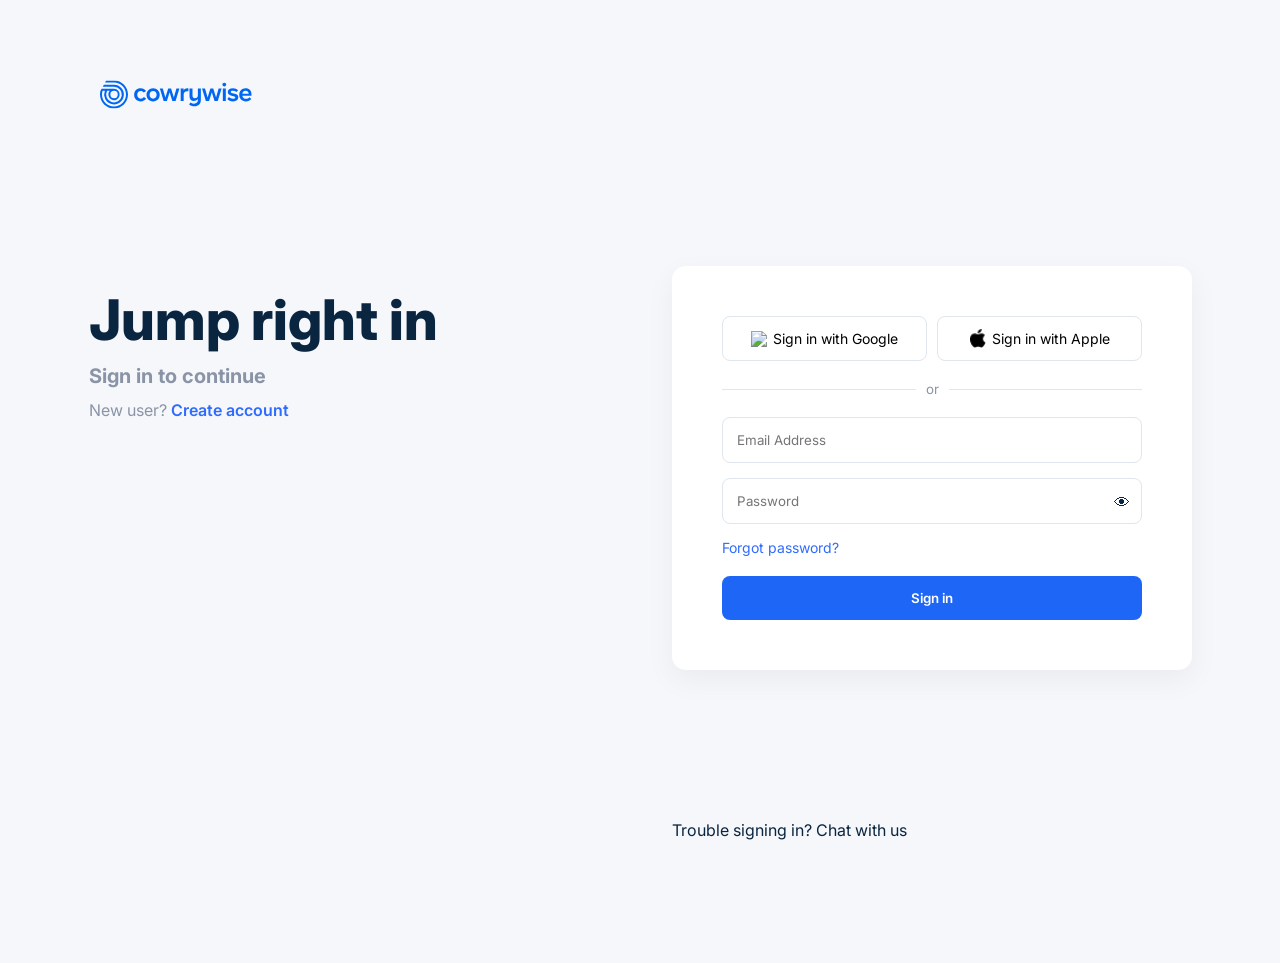
==== commit 9c7febea: "Add loader HTML page with styling and loading image" ====
--- a/dashboard.html
+++ b/dashboard.html
@@ -7,8 +7,15 @@
   <link rel="stylesheet" href="dashboard.css">
 </head>
 <body>
-  
-  <div class="app-container">
+  <div id="loader">
+    <img src="loader.gif" alt="Loading">
+ </div>
+
+
+
+
+
+  <div class="app-container"  id="apped" style="display:none;">
     
     <!-- Sidebar Navigation -->
     <aside class="sidebar" id="sidebarMenu">
--- a/dashboard.css
+++ b/dashboard.css
@@ -1,6 +1,19 @@
 /* Custom fonts */
 @import url('https://fonts.googleapis.com/css2?family=Inter:wght@300;400;500;600;700&family=Outfit:wght@400;500;600;700;800&display=swap');
 /* CSS Reset & Variables */
+#loader {
+    position: fixed;
+    inset: 0;
+    background: #F4F7FA;
+    display: flex;
+    justify-content: center;
+    align-items: center;
+    z-index: 9999;
+}
+
+#loader img {
+    width: min(250px, 60vw);
+}
 :root {
   --primary: hsl(217, 100%, 50%);
   --primary-hover: hsl(217, 100%, 43%);
